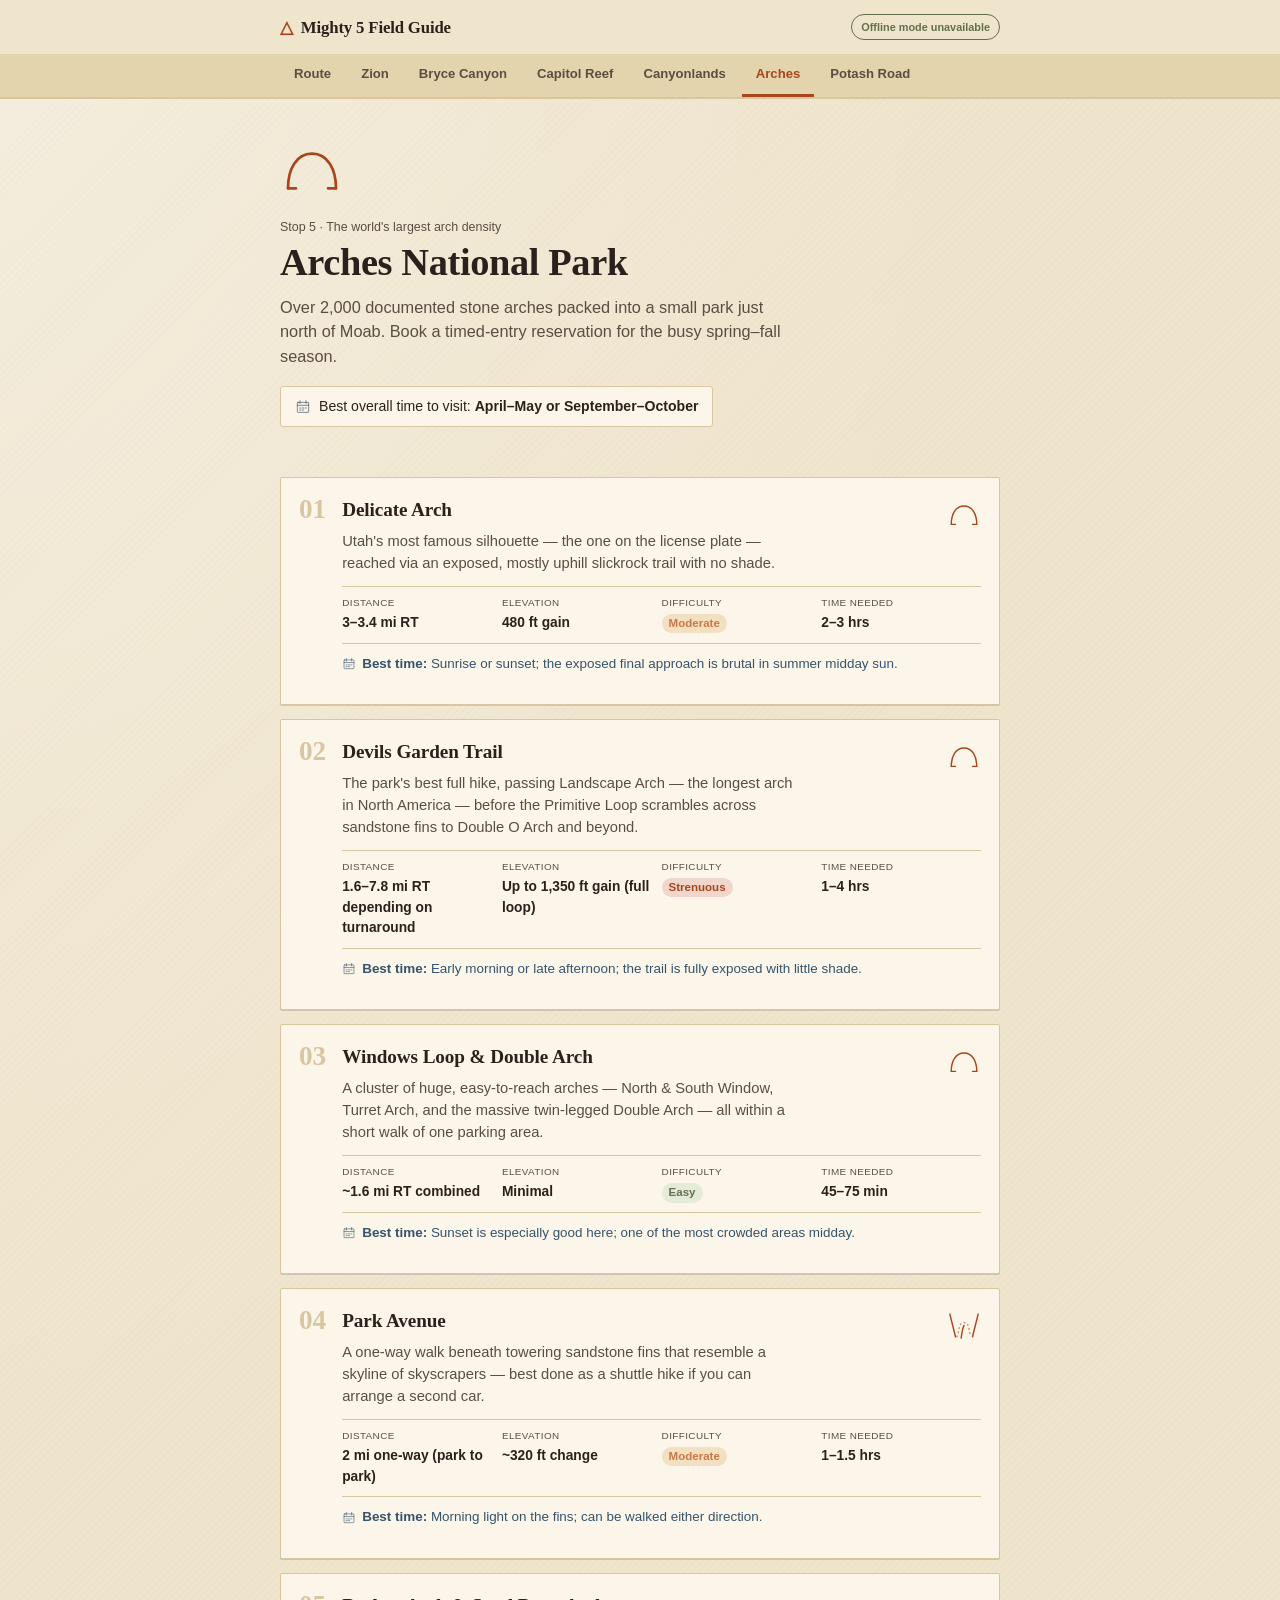
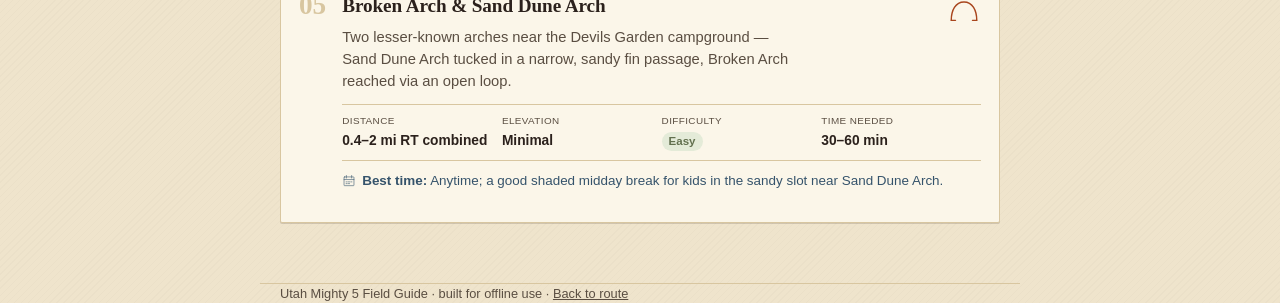
==== arches.html @ f5e17965 "Initial commit" ====
<!DOCTYPE html>
<html lang="en">
<head>
<meta charset="UTF-8">
<meta name="viewport" content="width=device-width, initial-scale=1, viewport-fit=cover">
<title>Arches National Park — Mighty 5 Field Guide</title>
<meta name="description" content="Spots in Arches National Park ranked by popularity, with trail length, difficulty and best time to visit.">
<link rel="manifest" href="manifest.json">
<meta name="theme-color" content="#EFE4CC">
<link rel="stylesheet" href="style.css">
</head>
<body>
  <header class="topbar">
    <div class="topbar-inner">
      <a class="brand" href="index.html"><span class="mark">&#9651;</span> Mighty 5 Field Guide</a>
      <span class="offline-pill" id="offlinePill">Caching for offline…</span>
    </div>
    <nav class="parknav"><div class="parknav-inner">
      <a href="index.html" class="">Route</a>
      <a href="zion.html" class="">Zion</a>
      <a href="bryce-canyon.html" class="">Bryce Canyon</a>
      <a href="capitol-reef.html" class="">Capitol Reef</a>
      <a href="canyonlands.html" class="">Canyonlands</a>
      <a href="arches.html" class="active">Arches</a>
      <a href="potash-road.html" class="">Potash Road</a>
    </div></nav>
  </header>
  <main class="wrap">
    <section class="hero">
      <svg class="icon hero-icon" viewBox="0 0 48 48"><path d="M6 40c0-14 6-26 18-26s18 12 18 26" /><path d="M6 40h6M36 40h6" /></svg>
      <p class="hero-eyebrow">Stop 5 · The world&#x27;s largest arch density</p>
      <h1>Arches National Park</h1>
      <p class="lede">Over 2,000 documented stone arches packed into a small park just north of Moab. Book a timed-entry reservation for the busy spring–fall season.</p>
      <div class="best-band"><svg class="icon" viewBox="0 0 48 48"><rect x="7" y="10" width="34" height="30" rx="2" /><path d="M7 19h34" /><path d="M15 5v9M33 5v9" /><path d="M14 27h4M22 27h4M30 27h4M14 33h4M22 33h4" /></svg> <span>Best overall time to visit: <b>April–May or September–October</b></span></div>
    </section>

    <ul class="spot-list">
      <li class="spot">
        <div class="spot-rank">01</div>
        <div>
          <div class="spot-top">
            <h3>Delicate Arch</h3>
            <svg class="icon spot-icon" viewBox="0 0 48 48"><path d="M6 40c0-14 6-26 18-26s18 12 18 26" /><path d="M6 40h6M36 40h6" /></svg>
          </div>
          <p class="spot-desc">Utah&#x27;s most famous silhouette — the one on the license plate — reached via an exposed, mostly uphill slickrock trail with no shade.</p>
          <dl class="spot-stats">
            <div><dt>Distance</dt><dd>3–3.4 mi RT</dd></div>
            <div><dt>Elevation</dt><dd>480 ft gain</dd></div>
            <div><dt>Difficulty</dt><dd><span class="diff diff-moderate">Moderate</span></dd></div>
            <div><dt>Time needed</dt><dd>2–3 hrs</dd></div>
          </dl>
          <p class="spot-best"><svg class="icon" viewBox="0 0 48 48"><rect x="7" y="10" width="34" height="30" rx="2" /><path d="M7 19h34" /><path d="M15 5v9M33 5v9" /><path d="M14 27h4M22 27h4M30 27h4M14 33h4M22 33h4" /></svg> <span><strong>Best time:</strong> Sunrise or sunset; the exposed final approach is brutal in summer midday sun.</span></p>
        </div>
      </li>
      <li class="spot">
        <div class="spot-rank">02</div>
        <div>
          <div class="spot-top">
            <h3>Devils Garden Trail</h3>
            <svg class="icon spot-icon" viewBox="0 0 48 48"><path d="M6 40c0-14 6-26 18-26s18 12 18 26" /><path d="M6 40h6M36 40h6" /></svg>
          </div>
          <p class="spot-desc">The park&#x27;s best full hike, passing Landscape Arch — the longest arch in North America — before the Primitive Loop scrambles across sandstone fins to Double O Arch and beyond.</p>
          <dl class="spot-stats">
            <div><dt>Distance</dt><dd>1.6–7.8 mi RT depending on turnaround</dd></div>
            <div><dt>Elevation</dt><dd>Up to 1,350 ft gain (full loop)</dd></div>
            <div><dt>Difficulty</dt><dd><span class="diff diff-strenuous">Strenuous</span></dd></div>
            <div><dt>Time needed</dt><dd>1–4 hrs</dd></div>
          </dl>
          <p class="spot-best"><svg class="icon" viewBox="0 0 48 48"><rect x="7" y="10" width="34" height="30" rx="2" /><path d="M7 19h34" /><path d="M15 5v9M33 5v9" /><path d="M14 27h4M22 27h4M30 27h4M14 33h4M22 33h4" /></svg> <span><strong>Best time:</strong> Early morning or late afternoon; the trail is fully exposed with little shade.</span></p>
        </div>
      </li>
      <li class="spot">
        <div class="spot-rank">03</div>
        <div>
          <div class="spot-top">
            <h3>Windows Loop &amp; Double Arch</h3>
            <svg class="icon spot-icon" viewBox="0 0 48 48"><path d="M6 40c0-14 6-26 18-26s18 12 18 26" /><path d="M6 40h6M36 40h6" /></svg>
          </div>
          <p class="spot-desc">A cluster of huge, easy-to-reach arches — North &amp; South Window, Turret Arch, and the massive twin-legged Double Arch — all within a short walk of one parking area.</p>
          <dl class="spot-stats">
            <div><dt>Distance</dt><dd>~1.6 mi RT combined</dd></div>
            <div><dt>Elevation</dt><dd>Minimal</dd></div>
            <div><dt>Difficulty</dt><dd><span class="diff diff-easy">Easy</span></dd></div>
            <div><dt>Time needed</dt><dd>45–75 min</dd></div>
          </dl>
          <p class="spot-best"><svg class="icon" viewBox="0 0 48 48"><rect x="7" y="10" width="34" height="30" rx="2" /><path d="M7 19h34" /><path d="M15 5v9M33 5v9" /><path d="M14 27h4M22 27h4M30 27h4M14 33h4M22 33h4" /></svg> <span><strong>Best time:</strong> Sunset is especially good here; one of the most crowded areas midday.</span></p>
        </div>
      </li>
      <li class="spot">
        <div class="spot-rank">04</div>
        <div>
          <div class="spot-top">
            <h3>Park Avenue</h3>
            <svg class="icon spot-icon" viewBox="0 0 48 48"><path d="M4 10l8 32M44 10l-8 32" /><path d="M14 42c4-10 2-20 10-20s6 10 10 20" stroke-dasharray="1 5" opacity="0.6"/><path d="M20 44c1-6 1-12 4-18" /></svg>
          </div>
          <p class="spot-desc">A one-way walk beneath towering sandstone fins that resemble a skyline of skyscrapers — best done as a shuttle hike if you can arrange a second car.</p>
          <dl class="spot-stats">
            <div><dt>Distance</dt><dd>2 mi one-way (park to park)</dd></div>
            <div><dt>Elevation</dt><dd>~320 ft change</dd></div>
            <div><dt>Difficulty</dt><dd><span class="diff diff-moderate">Moderate</span></dd></div>
            <div><dt>Time needed</dt><dd>1–1.5 hrs</dd></div>
          </dl>
          <p class="spot-best"><svg class="icon" viewBox="0 0 48 48"><rect x="7" y="10" width="34" height="30" rx="2" /><path d="M7 19h34" /><path d="M15 5v9M33 5v9" /><path d="M14 27h4M22 27h4M30 27h4M14 33h4M22 33h4" /></svg> <span><strong>Best time:</strong> Morning light on the fins; can be walked either direction.</span></p>
        </div>
      </li>
      <li class="spot">
        <div class="spot-rank">05</div>
        <div>
          <div class="spot-top">
            <h3>Broken Arch &amp; Sand Dune Arch</h3>
            <svg class="icon spot-icon" viewBox="0 0 48 48"><path d="M6 40c0-14 6-26 18-26s18 12 18 26" /><path d="M6 40h6M36 40h6" /></svg>
          </div>
          <p class="spot-desc">Two lesser-known arches near the Devils Garden campground — Sand Dune Arch tucked in a narrow, sandy fin passage, Broken Arch reached via an open loop.</p>
          <dl class="spot-stats">
            <div><dt>Distance</dt><dd>0.4–2 mi RT combined</dd></div>
            <div><dt>Elevation</dt><dd>Minimal</dd></div>
            <div><dt>Difficulty</dt><dd><span class="diff diff-easy">Easy</span></dd></div>
            <div><dt>Time needed</dt><dd>30–60 min</dd></div>
          </dl>
          <p class="spot-best"><svg class="icon" viewBox="0 0 48 48"><rect x="7" y="10" width="34" height="30" rx="2" /><path d="M7 19h34" /><path d="M15 5v9M33 5v9" /><path d="M14 27h4M22 27h4M30 27h4M14 33h4M22 33h4" /></svg> <span><strong>Best time:</strong> Anytime; a good shaded midday break for kids in the sandy slot near Sand Dune Arch.</span></p>
        </div>
      </li>
    </ul>
  </main>
  <footer class="wrap">
    Utah Mighty 5 Field Guide &middot; built for offline use &middot; <a href="index.html">Back to route</a>
  </footer>
  <script src="app.js"></script>
</body>
</html>
---- style.css ----
/* ============================================================
   Utah Mighty 5 — trip field guide
   A desert-survey / trail-sign aesthetic: warm sandstone paper,
   rust ink, hand-set serif headings, tabular data rows.
   ============================================================ */

:root{
  --sand:        #EFE4CC;
  --sand-deep:   #E4D4AE;
  --card:        #FBF6E9;
  --ink:         #2B211C;
  --ink-soft:    #5A4E42;
  --rust:        #A8451D;
  --rust-deep:   #7E3512;
  --clay:        #C97A45;
  --sage:        #62704E;
  --dusk:        #35536B;
  --line:        #D8C6A0;
  --shadow:      rgba(43,33,28,0.16);
  --radius-card: 2px;
  --serif: ui-serif, Georgia, "Iowan Old Style", "Times New Roman", serif;
  --sans: -apple-system, BlinkMacSystemFont, "Segoe UI", Roboto, "Helvetica Neue", Arial, sans-serif;
}

*{box-sizing:border-box;}
html{-webkit-text-size-adjust:100%;}
body{
  margin:0;
  background:var(--sand);
  background-image:
    radial-gradient(ellipse at top left, rgba(255,255,255,0.35), transparent 55%),
    repeating-linear-gradient(135deg, rgba(43,33,28,0.02) 0px, rgba(43,33,28,0.02) 1px, transparent 1px, transparent 5px);
  color:var(--ink);
  font-family:var(--sans);
  line-height:1.5;
  -webkit-font-smoothing:antialiased;
}
a{color:inherit;}
img,svg{display:block;max-width:100%;}
.icon{width:1em;height:1em;display:inline-block;vertical-align:-0.15em;fill:none;stroke:currentColor;stroke-width:2;stroke-linecap:round;stroke-linejoin:round;}

/* ---------- layout shell ---------- */
.wrap{max-width:760px;margin:0 auto;padding:0 20px;}

/* ---------- top bar ---------- */
.topbar{
  position:sticky;top:0;z-index:20;
  background:var(--sand);
  border-bottom:1px solid var(--line);
}
.topbar-inner{
  max-width:760px;margin:0 auto;padding:14px 20px;
  display:flex;align-items:center;justify-content:space-between;gap:12px;
}
.brand{
  font-family:var(--serif);
  font-weight:700;
  font-size:1.05rem;
  letter-spacing:-0.01em;
  text-decoration:none;
  color:var(--ink);
  display:flex;align-items:center;gap:8px;
}
.brand .mark{color:var(--rust);}
.offline-pill{
  font-size:0.68rem;
  font-weight:600;
  padding:4px 9px;
  border-radius:20px;
  border:1px solid var(--sage);
  color:var(--sage);
  white-space:nowrap;
}
.offline-pill.is-ready{background:var(--sage);color:var(--card);}

/* ---------- horizontal park nav ---------- */
.parknav{
  overflow-x:auto;
  -webkit-overflow-scrolling:touch;
  border-bottom:1px solid var(--line);
  background:var(--sand-deep);
}
.parknav-inner{
  max-width:760px;margin:0 auto;padding:0 20px;
  display:flex;gap:2px;
}
.parknav a{
  flex:0 0 auto;
  padding:10px 14px;
  font-size:0.82rem;
  font-weight:600;
  text-decoration:none;
  color:var(--ink-soft);
  border-bottom:3px solid transparent;
  white-space:nowrap;
}
.parknav a.active{color:var(--rust);border-bottom-color:var(--rust);}

/* ---------- hero ---------- */
.hero{padding:36px 0 22px;}
.hero-eyebrow{
  font-size:0.78rem;
  color:var(--ink-soft);
  margin:0 0 6px;
}
.hero h1{
  font-family:var(--serif);
  font-size:2.4rem;
  line-height:1.05;
  letter-spacing:-0.01em;
  margin:0 0 12px;
  color:var(--ink);
}
.hero p.lede{
  font-size:1.02rem;
  color:var(--ink-soft);
  max-width:56ch;
  margin:0 0 18px;
}
.hero-icon{width:64px;height:64px;color:var(--rust);margin-bottom:14px;}

.best-band{
  display:inline-flex;align-items:center;gap:8px;
  background:var(--card);
  border:1px solid var(--line);
  padding:9px 14px;
  border-radius:3px;
  font-size:0.88rem;
}
.best-band .icon{color:var(--dusk);width:16px;height:16px;}
.best-band b{font-weight:700;}

/* ---------- spot list ---------- */
.spot-list{
  list-style:none;margin:28px 0 60px;padding:0;
  display:flex;flex-direction:column;gap:14px;
}
.spot{
  background:var(--card);
  border:1px solid var(--line);
  border-radius:var(--radius-card);
  padding:18px 18px 16px;
  display:grid;
  grid-template-columns:auto 1fr;
  gap:14px 16px;
  position:relative;
  box-shadow:0 1px 0 var(--shadow);
}
.spot-rank{
  font-family:var(--serif);
  font-size:1.7rem;
  color:var(--line);
  line-height:1;
  font-weight:700;
  grid-row:1 / span 2;
}
.spot-top{
  display:flex;align-items:flex-start;justify-content:space-between;gap:12px;
}
.spot-icon{
  width:34px;height:34px;color:var(--rust);
  flex:0 0 auto;
}
.spot h3{
  font-family:var(--serif);
  font-size:1.2rem;
  margin:0 0 4px;
  letter-spacing:-0.005em;
}
.spot-desc{
  margin:0 0 12px;
  color:var(--ink-soft);
  font-size:0.92rem;
  max-width:56ch;
}
.spot-stats{
  display:grid;
  grid-template-columns:repeat(4,1fr);
  gap:0;
  margin:0 0 10px;
  border-top:1px solid var(--line);
  border-bottom:1px solid var(--line);
  padding:9px 0;
}
.spot-stats div{
  display:flex;flex-direction:column;gap:2px;
  padding-right:6px;
}
.spot-stats dt{
  font-size:0.62rem;
  text-transform:uppercase;
  letter-spacing:0.04em;
  color:var(--ink-soft);
  margin:0;
}
.spot-stats dd{
  margin:0;
  font-size:0.86rem;
  font-weight:600;
}
.spot-best{
  display:flex;align-items:center;gap:6px;
  margin:0;
  font-size:0.84rem;
  color:var(--dusk);
}
.spot-best .icon{width:14px;height:14px;flex:0 0 auto;}
.diff{
  display:inline-block;
  padding:1px 7px;
  border-radius:20px;
  font-size:0.72rem;
  font-weight:700;
}
.diff-easy{background:#E4EBD8;color:var(--sage);}
.diff-moderate{background:#F3DFC2;color:var(--clay);}
.diff-strenuous{background:#F0D6CB;color:var(--rust);}

@media (max-width:520px){
  .spot-stats{grid-template-columns:repeat(2,1fr);row-gap:8px;}
  .hero h1{font-size:1.9rem;}
}

/* ---------- index page: route timeline ---------- */
.route{list-style:none;margin:20px 0 40px;padding:0;position:relative;}
.route::before{
  content:"";position:absolute;left:19px;top:8px;bottom:8px;width:1px;
  background:var(--line);
}
.route li{position:relative;padding:0 0 26px 52px;}
.route li:last-child{padding-bottom:0;}
.route-num{
  position:absolute;left:0;top:0;
  width:40px;height:40px;
  border-radius:50%;
  background:var(--card);
  border:1px solid var(--rust);
  color:var(--rust);
  display:flex;align-items:center;justify-content:center;
  font-family:var(--serif);font-weight:700;font-size:1rem;
}
.route a{
  display:block;
  background:var(--card);
  border:1px solid var(--line);
  border-radius:2px;
  padding:14px 16px;
  text-decoration:none;
}
.route a:hover{border-color:var(--rust);}
.route h3{margin:0 0 3px;font-family:var(--serif);font-size:1.1rem;}
.route p{margin:0;font-size:0.85rem;color:var(--ink-soft);}

/* ---------- setup / install cards on index ---------- */
.setup{
  margin:44px 0;
  border-top:1px solid var(--line);
  padding-top:28px;
}
.setup h2{
  font-family:var(--serif);
  font-size:1.4rem;
  margin:0 0 6px;
}
.setup > p{color:var(--ink-soft);font-size:0.92rem;margin:0 0 18px;max-width:56ch;}
.setup-grid{display:flex;flex-direction:column;gap:10px;}
.setup-card{
  background:var(--card);
  border:1px solid var(--line);
  border-radius:2px;
  padding:14px 16px;
  display:flex;gap:12px;align-items:flex-start;
}
.setup-card .num{
  font-family:var(--serif);font-weight:700;color:var(--rust);
  flex:0 0 auto;width:22px;
}
.setup-card p{margin:0;font-size:0.88rem;color:var(--ink-soft);}
.setup-card strong{color:var(--ink);}
code{
  background:var(--sand-deep);
  padding:1px 5px;
  border-radius:3px;
  font-size:0.86em;
}

footer{
  border-top:1px solid var(--line);
  padding:22px 0 44px;
  font-size:0.8rem;
  color:var(--ink-soft);
}
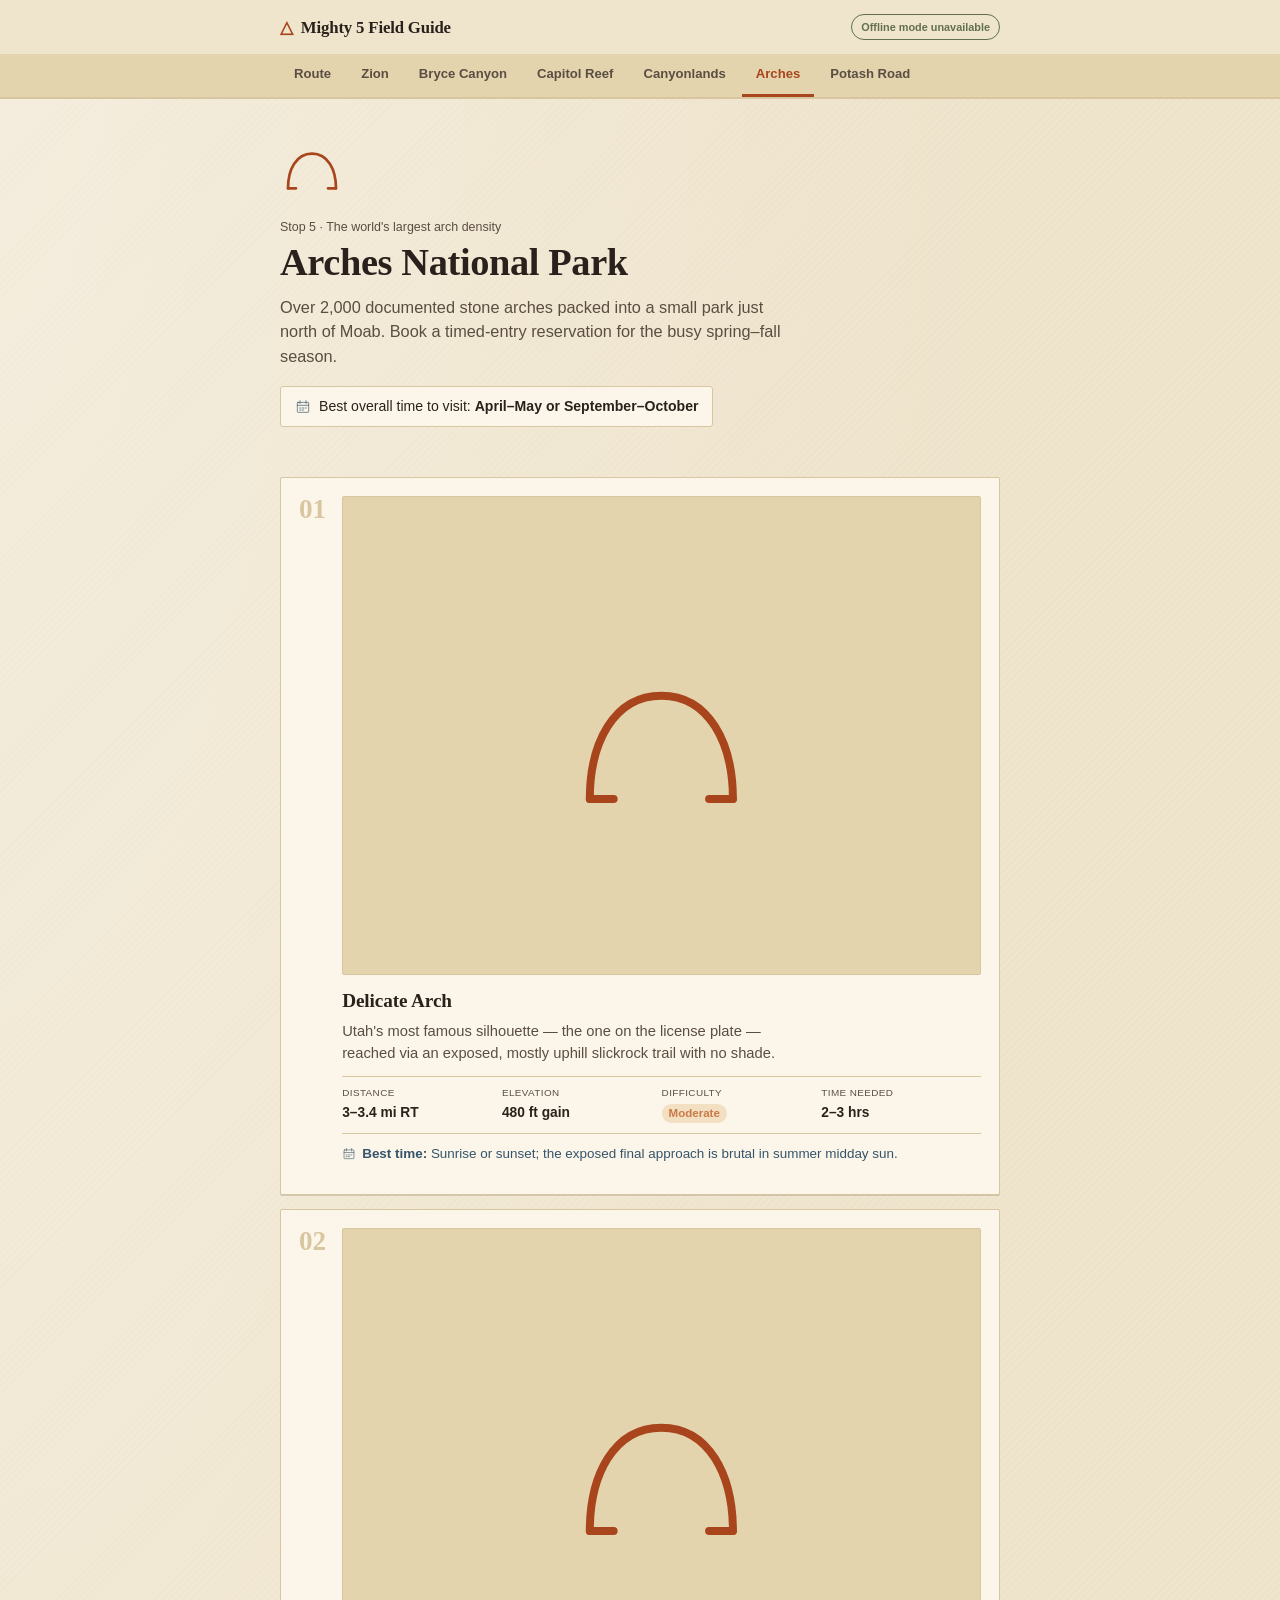
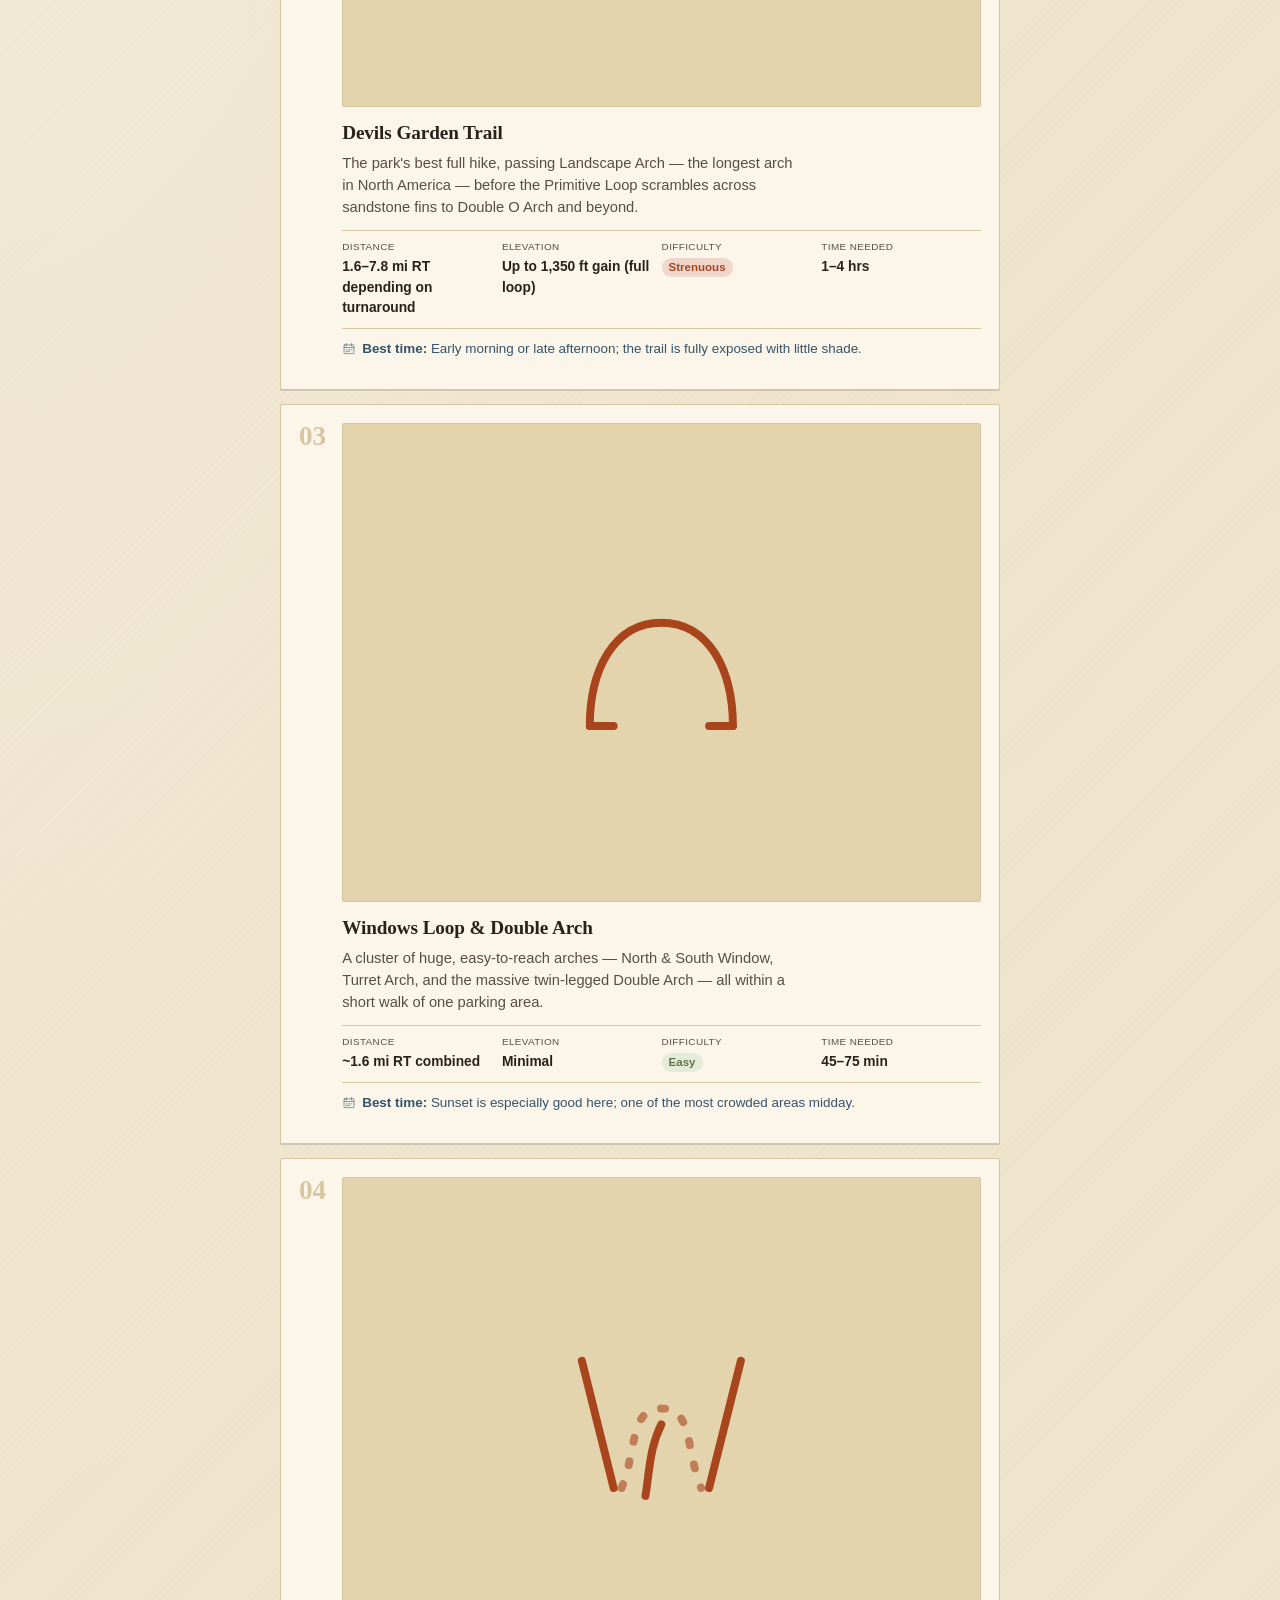
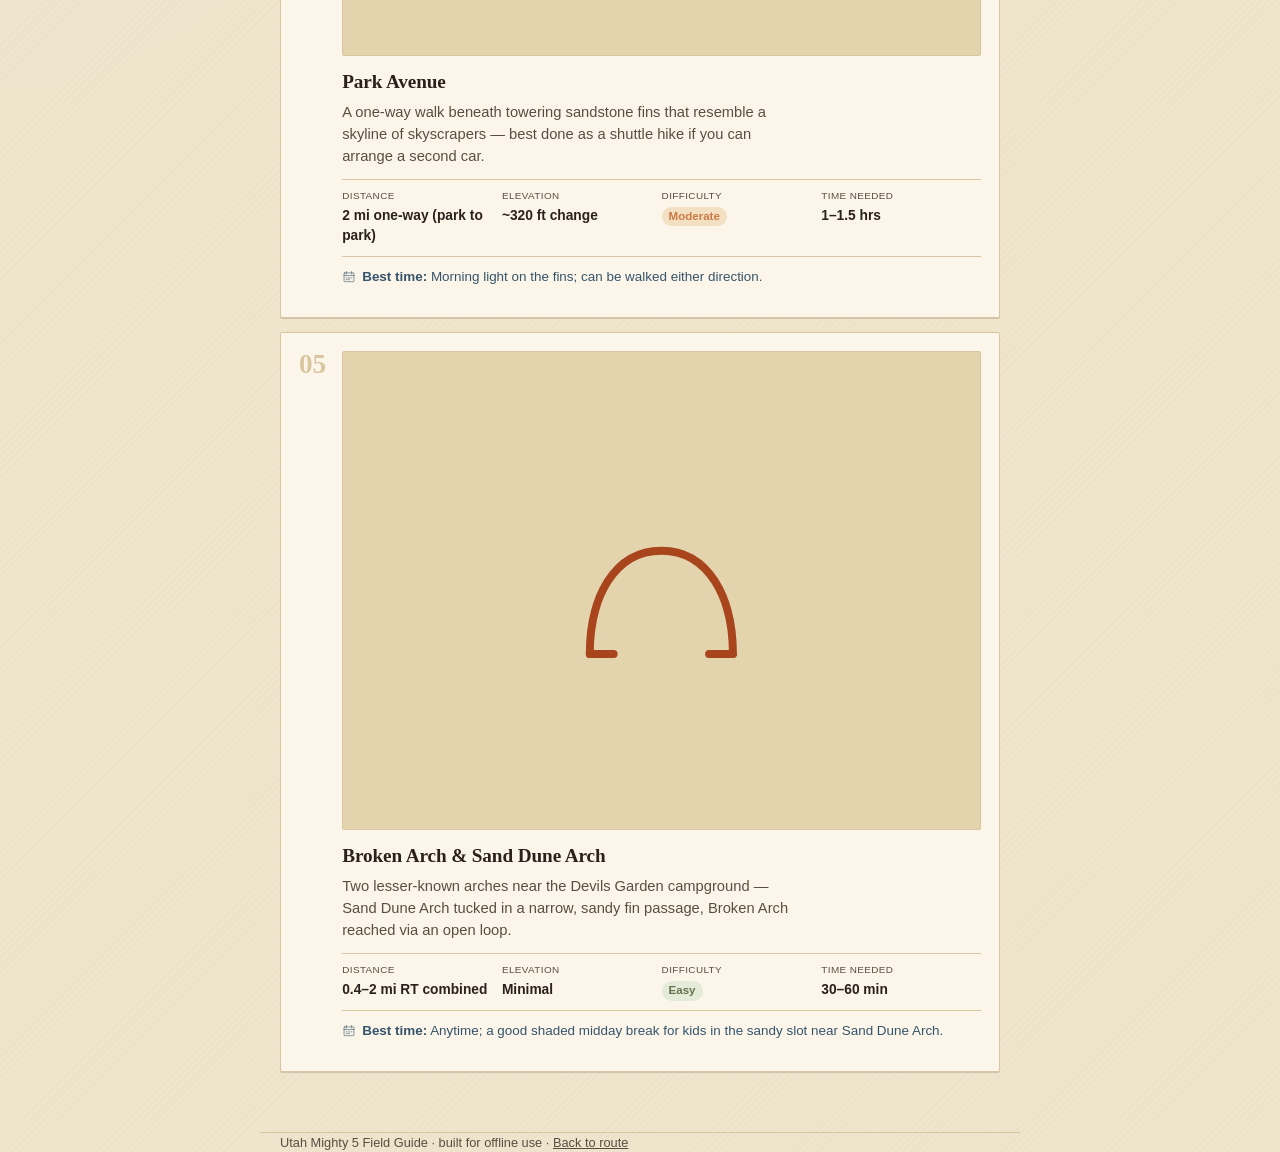
==== commit 13ecafd8: "Add files via upload" ====
--- a/arches.html
+++ b/arches.html
@@ -38,9 +38,9 @@
       <li class="spot">
         <div class="spot-rank">01</div>
         <div>
+          <div class="spot-photo"><img src="https://commons.wikimedia.org/wiki/Special:FilePath/Delicate%20Arch%20in%20Arches%20National%20Park%203.jpg?width=800" alt="Delicate Arch" loading="lazy" onerror="this.parentElement.classList.add('img-missing')"><span class="icon-fallback"><svg class="icon" viewBox="0 0 48 48"><path d="M6 40c0-14 6-26 18-26s18 12 18 26" /><path d="M6 40h6M36 40h6" /></svg></span></div>
           <div class="spot-top">
             <h3>Delicate Arch</h3>
-            <svg class="icon spot-icon" viewBox="0 0 48 48"><path d="M6 40c0-14 6-26 18-26s18 12 18 26" /><path d="M6 40h6M36 40h6" /></svg>
           </div>
           <p class="spot-desc">Utah&#x27;s most famous silhouette — the one on the license plate — reached via an exposed, mostly uphill slickrock trail with no shade.</p>
           <dl class="spot-stats">
@@ -55,9 +55,9 @@
       <li class="spot">
         <div class="spot-rank">02</div>
         <div>
+          <div class="spot-photo"><img src="https://commons.wikimedia.org/wiki/Special:FilePath/Landscape%20Arch%20DRI%2001.jpg?width=800" alt="Devils Garden Trail" loading="lazy" onerror="this.parentElement.classList.add('img-missing')"><span class="icon-fallback"><svg class="icon" viewBox="0 0 48 48"><path d="M6 40c0-14 6-26 18-26s18 12 18 26" /><path d="M6 40h6M36 40h6" /></svg></span></div>
           <div class="spot-top">
             <h3>Devils Garden Trail</h3>
-            <svg class="icon spot-icon" viewBox="0 0 48 48"><path d="M6 40c0-14 6-26 18-26s18 12 18 26" /><path d="M6 40h6M36 40h6" /></svg>
           </div>
           <p class="spot-desc">The park&#x27;s best full hike, passing Landscape Arch — the longest arch in North America — before the Primitive Loop scrambles across sandstone fins to Double O Arch and beyond.</p>
           <dl class="spot-stats">
@@ -72,9 +72,9 @@
       <li class="spot">
         <div class="spot-rank">03</div>
         <div>
+          <div class="spot-photo no-photo"><span class="icon-fallback"><svg class="icon" viewBox="0 0 48 48"><path d="M6 40c0-14 6-26 18-26s18 12 18 26" /><path d="M6 40h6M36 40h6" /></svg></span></div>
           <div class="spot-top">
             <h3>Windows Loop &amp; Double Arch</h3>
-            <svg class="icon spot-icon" viewBox="0 0 48 48"><path d="M6 40c0-14 6-26 18-26s18 12 18 26" /><path d="M6 40h6M36 40h6" /></svg>
           </div>
           <p class="spot-desc">A cluster of huge, easy-to-reach arches — North &amp; South Window, Turret Arch, and the massive twin-legged Double Arch — all within a short walk of one parking area.</p>
           <dl class="spot-stats">
@@ -89,9 +89,9 @@
       <li class="spot">
         <div class="spot-rank">04</div>
         <div>
+          <div class="spot-photo no-photo"><span class="icon-fallback"><svg class="icon" viewBox="0 0 48 48"><path d="M4 10l8 32M44 10l-8 32" /><path d="M14 42c4-10 2-20 10-20s6 10 10 20" stroke-dasharray="1 5" opacity="0.6"/><path d="M20 44c1-6 1-12 4-18" /></svg></span></div>
           <div class="spot-top">
             <h3>Park Avenue</h3>
-            <svg class="icon spot-icon" viewBox="0 0 48 48"><path d="M4 10l8 32M44 10l-8 32" /><path d="M14 42c4-10 2-20 10-20s6 10 10 20" stroke-dasharray="1 5" opacity="0.6"/><path d="M20 44c1-6 1-12 4-18" /></svg>
           </div>
           <p class="spot-desc">A one-way walk beneath towering sandstone fins that resemble a skyline of skyscrapers — best done as a shuttle hike if you can arrange a second car.</p>
           <dl class="spot-stats">
@@ -106,9 +106,9 @@
       <li class="spot">
         <div class="spot-rank">05</div>
         <div>
+          <div class="spot-photo no-photo"><span class="icon-fallback"><svg class="icon" viewBox="0 0 48 48"><path d="M6 40c0-14 6-26 18-26s18 12 18 26" /><path d="M6 40h6M36 40h6" /></svg></span></div>
           <div class="spot-top">
             <h3>Broken Arch &amp; Sand Dune Arch</h3>
-            <svg class="icon spot-icon" viewBox="0 0 48 48"><path d="M6 40c0-14 6-26 18-26s18 12 18 26" /><path d="M6 40h6M36 40h6" /></svg>
           </div>
           <p class="spot-desc">Two lesser-known arches near the Devils Garden campground — Sand Dune Arch tucked in a narrow, sandy fin passage, Broken Arch reached via an open loop.</p>
           <dl class="spot-stats">
--- a/style.css
+++ b/style.css
@@ -157,10 +157,31 @@
 .spot-top{
   display:flex;align-items:flex-start;justify-content:space-between;gap:12px;
 }
-.spot-icon{
-  width:34px;height:34px;color:var(--rust);
-  flex:0 0 auto;
-}
+.spot-photo{
+  position:relative;
+  width:100%;
+  aspect-ratio:4/3;
+  border-radius:2px;
+  overflow:hidden;
+  background:var(--sand-deep);
+  margin-bottom:12px;
+  border:1px solid var(--line);
+}
+.spot-photo img{
+  width:100%;height:100%;
+  object-fit:cover;
+  display:block;
+}
+.spot-photo .icon-fallback{
+  position:absolute;inset:0;
+  display:flex;align-items:center;justify-content:center;
+  color:var(--rust);
+  opacity:0;
+}
+.spot-photo .icon-fallback .icon{width:40%;height:40%;}
+.spot-photo.no-photo .icon-fallback,
+.spot-photo.img-missing .icon-fallback{opacity:1;}
+.spot-photo.img-missing img{display:none;}
 .spot h3{
   font-family:var(--serif);
   font-size:1.2rem;
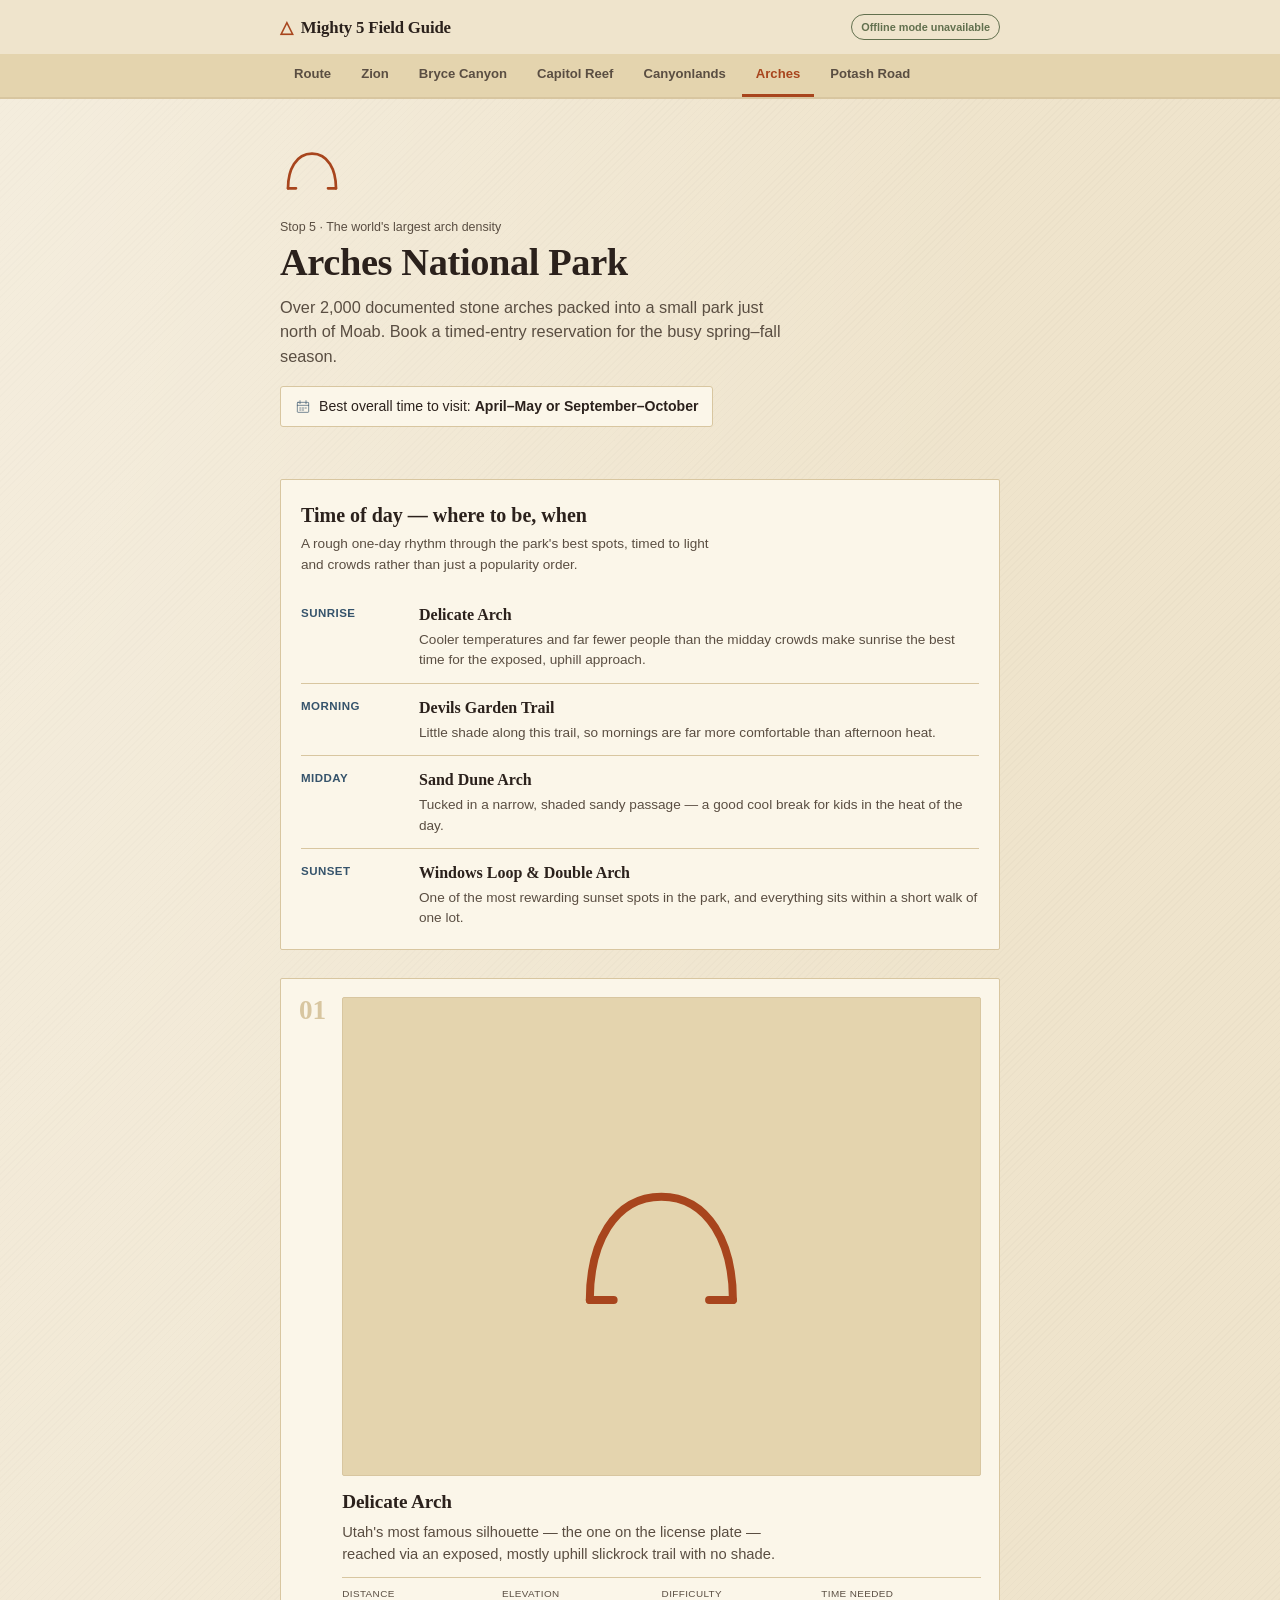
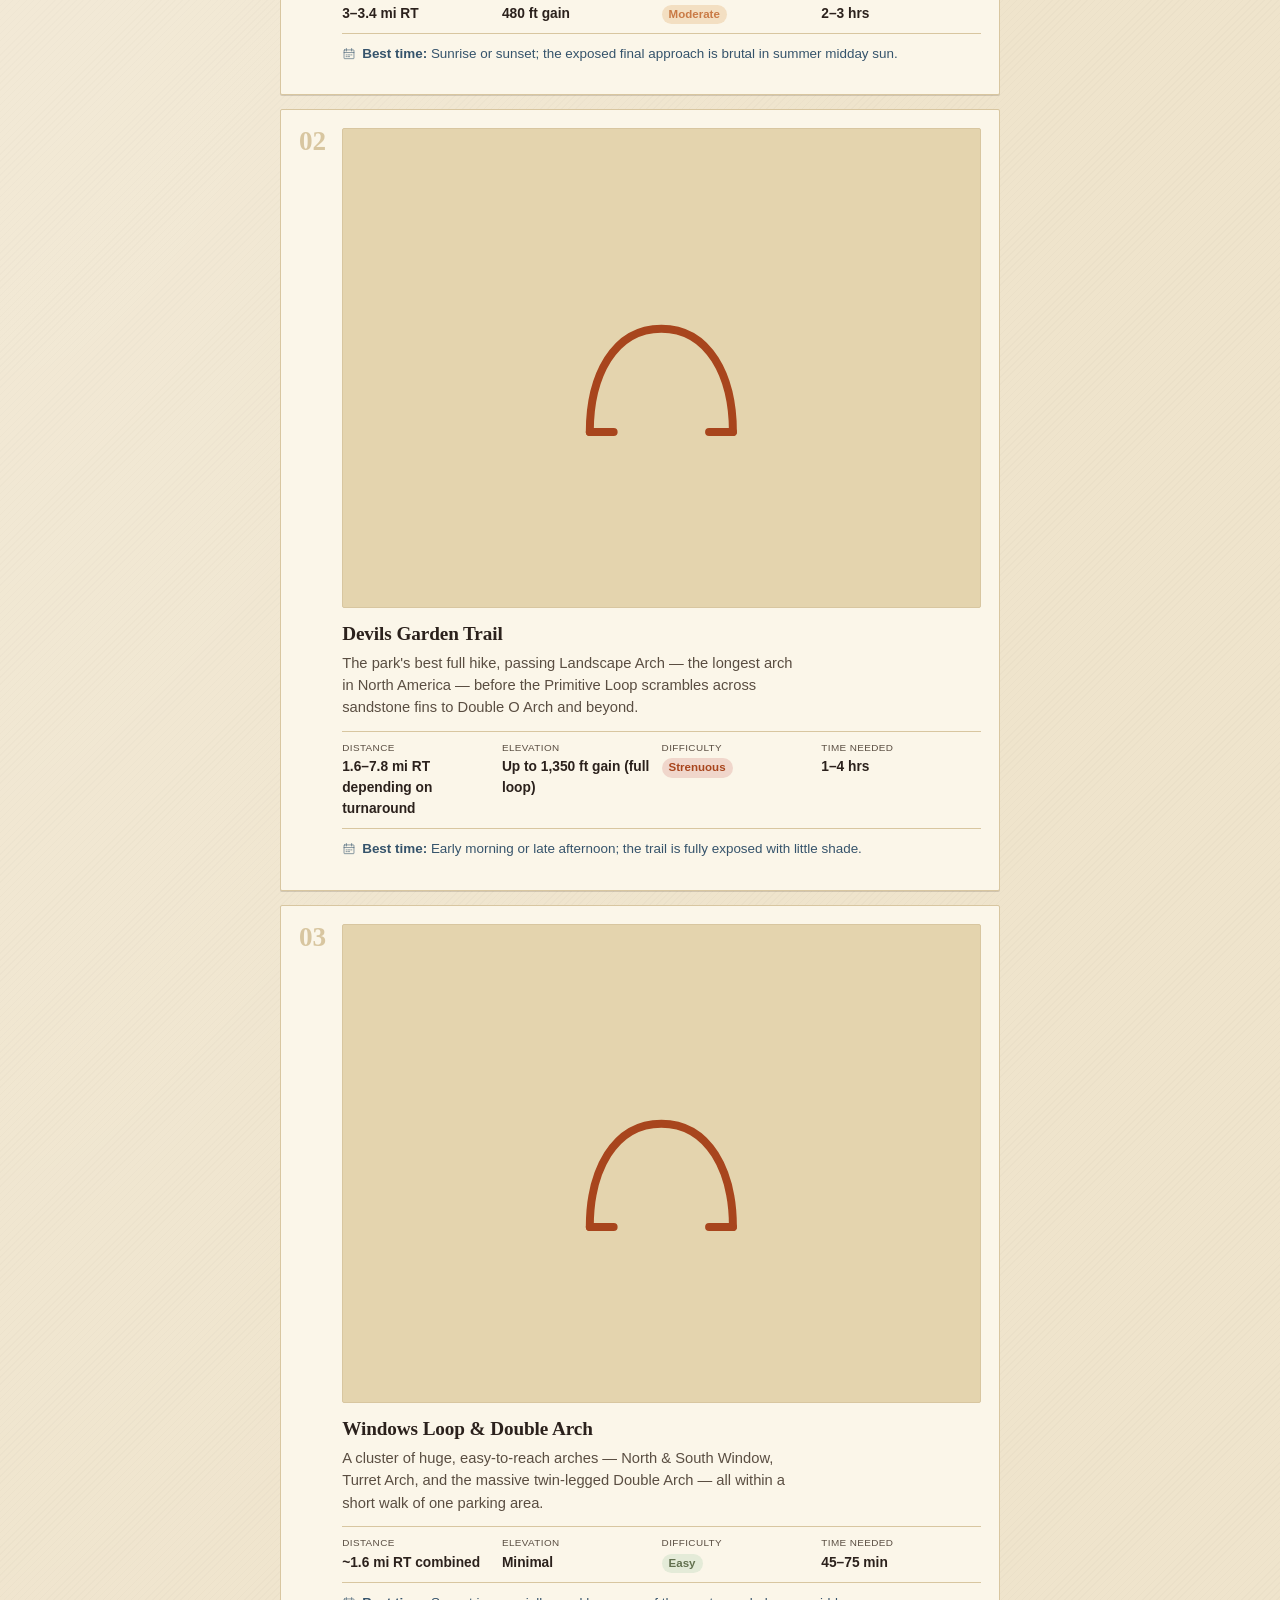
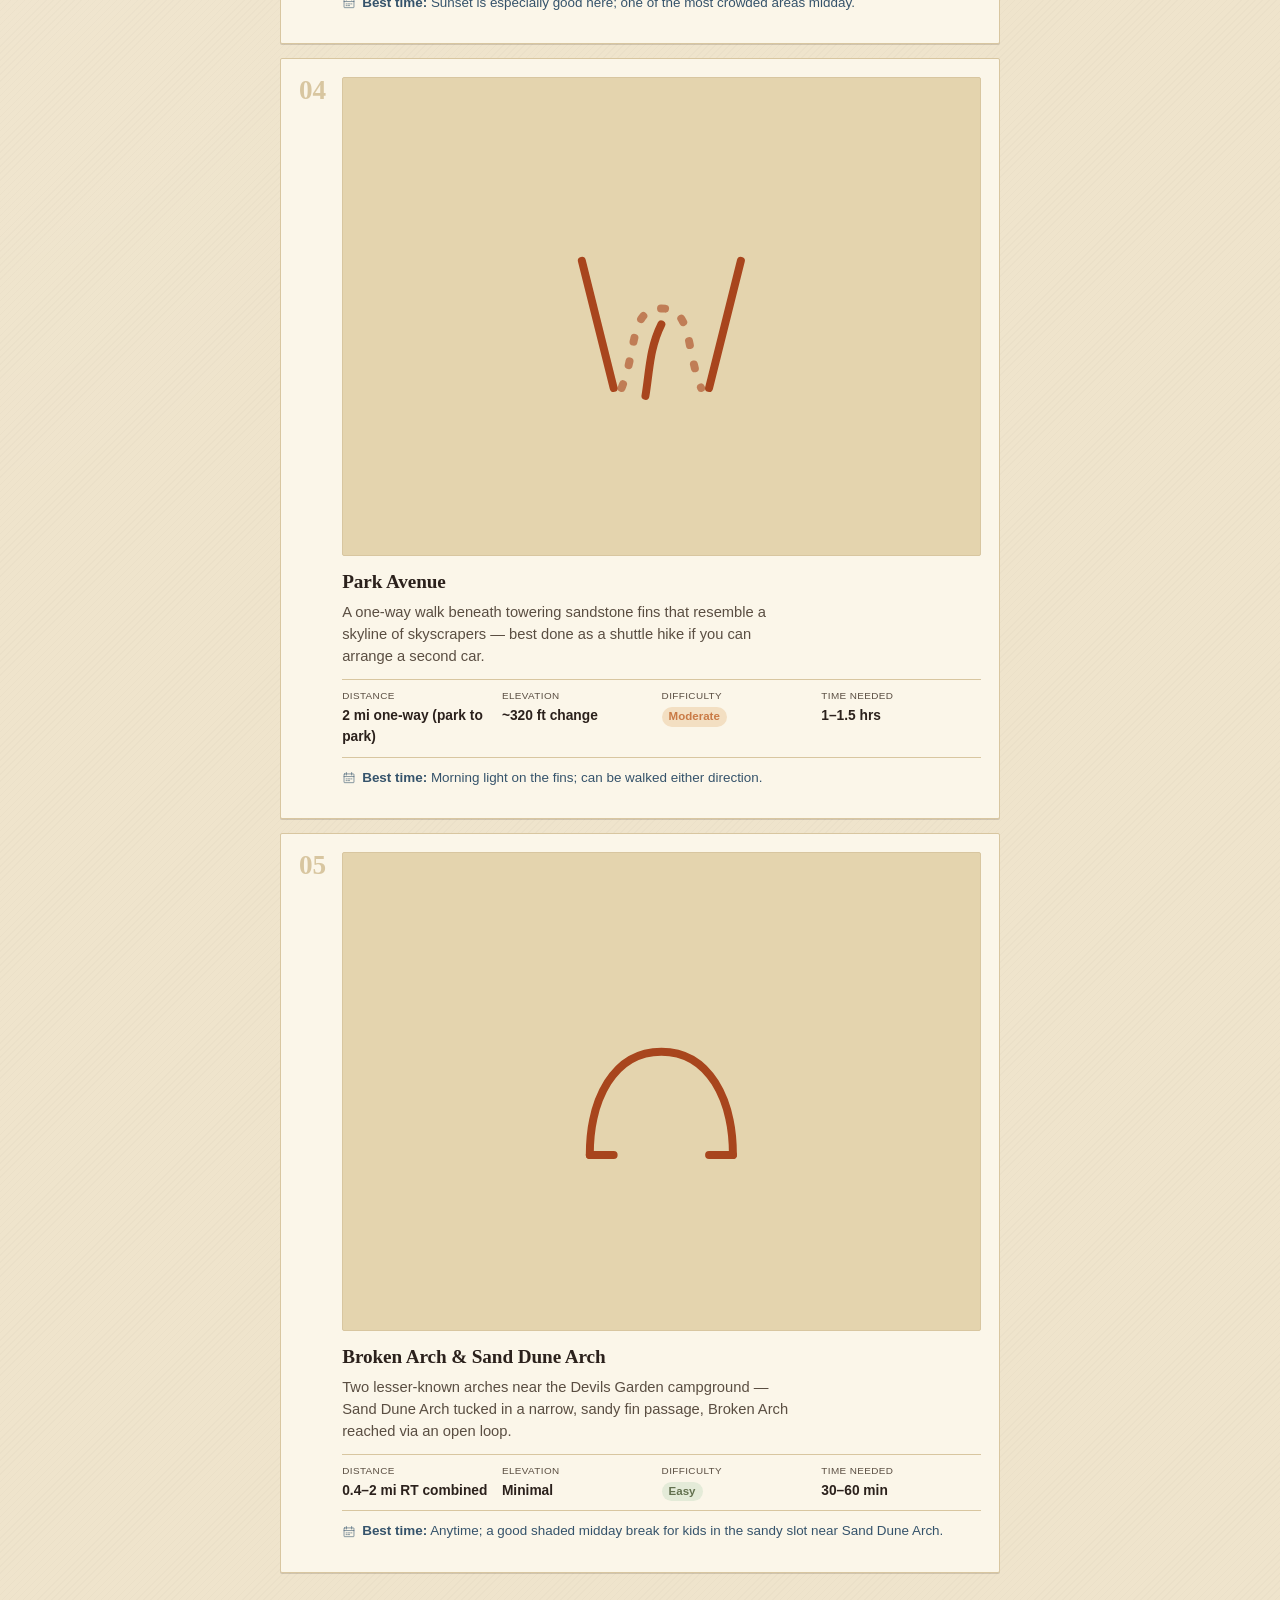
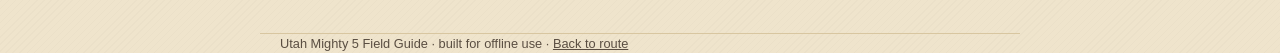
==== commit 32ba00e3: "add time of day and spots preferred" ====
--- a/arches.html
+++ b/arches.html
@@ -32,6 +32,41 @@
       <h1>Arches National Park</h1>
       <p class="lede">Over 2,000 documented stone arches packed into a small park just north of Moab. Book a timed-entry reservation for the busy spring–fall season.</p>
       <div class="best-band"><svg class="icon" viewBox="0 0 48 48"><rect x="7" y="10" width="34" height="30" rx="2" /><path d="M7 19h34" /><path d="M15 5v9M33 5v9" /><path d="M14 27h4M22 27h4M30 27h4M14 33h4M22 33h4" /></svg> <span>Best overall time to visit: <b>April–May or September–October</b></span></div>
+    </section>
+
+    <section class="tod">
+      <h2>Time of day &mdash; where to be, when</h2>
+      <p class="tod-lede">A rough one-day rhythm through the park's best spots, timed to light and crowds rather than just a popularity order.</p>
+      <ul class="tod-list">
+      <li class="tod-row">
+        <div class="tod-time">Sunrise</div>
+        <div class="tod-body">
+          <h4>Delicate Arch</h4>
+          <p>Cooler temperatures and far fewer people than the midday crowds make sunrise the best time for the exposed, uphill approach.</p>
+        </div>
+      </li>
+      <li class="tod-row">
+        <div class="tod-time">Morning</div>
+        <div class="tod-body">
+          <h4>Devils Garden Trail</h4>
+          <p>Little shade along this trail, so mornings are far more comfortable than afternoon heat.</p>
+        </div>
+      </li>
+      <li class="tod-row">
+        <div class="tod-time">Midday</div>
+        <div class="tod-body">
+          <h4>Sand Dune Arch</h4>
+          <p>Tucked in a narrow, shaded sandy passage — a good cool break for kids in the heat of the day.</p>
+        </div>
+      </li>
+      <li class="tod-row">
+        <div class="tod-time">Sunset</div>
+        <div class="tod-body">
+          <h4>Windows Loop &amp; Double Arch</h4>
+          <p>One of the most rewarding sunset spots in the park, and everything sits within a short walk of one lot.</p>
+        </div>
+      </li>
+      </ul>
     </section>
 
     <ul class="spot-list">
--- a/style.css
+++ b/style.css
@@ -130,7 +130,58 @@
 .best-band .icon{color:var(--dusk);width:16px;height:16px;}
 .best-band b{font-weight:700;}
 
-/* ---------- spot list ---------- */
+/* ---------- time-of-day schedule ---------- */
+.tod{
+  margin:30px 0 8px;
+  border:1px solid var(--line);
+  background:var(--card);
+  border-radius:2px;
+  padding:20px 20px 8px;
+}
+.tod h2{
+  font-family:var(--serif);
+  font-size:1.25rem;
+  margin:0 0 4px;
+}
+.tod-lede{
+  margin:0 0 16px;
+  font-size:0.85rem;
+  color:var(--ink-soft);
+  max-width:56ch;
+}
+.tod-list{list-style:none;margin:0;padding:0;}
+.tod-row{
+  display:grid;
+  grid-template-columns:104px 1fr;
+  gap:14px;
+  padding:12px 0;
+  border-top:1px solid var(--line);
+}
+.tod-row:first-child{border-top:none;}
+.tod-time{
+  font-size:0.72rem;
+  font-weight:700;
+  text-transform:uppercase;
+  letter-spacing:0.04em;
+  color:var(--dusk);
+  padding-top:2px;
+}
+.tod-body h4{
+  margin:0 0 3px;
+  font-family:var(--serif);
+  font-size:1rem;
+  font-weight:700;
+}
+.tod-body p{
+  margin:0;
+  font-size:0.85rem;
+  color:var(--ink-soft);
+}
+@media (max-width:480px){
+  .tod-row{grid-template-columns:1fr;gap:3px;}
+  .tod-time{padding-top:0;}
+}
+
 .spot-list{
   list-style:none;margin:28px 0 60px;padding:0;
   display:flex;flex-direction:column;gap:14px;
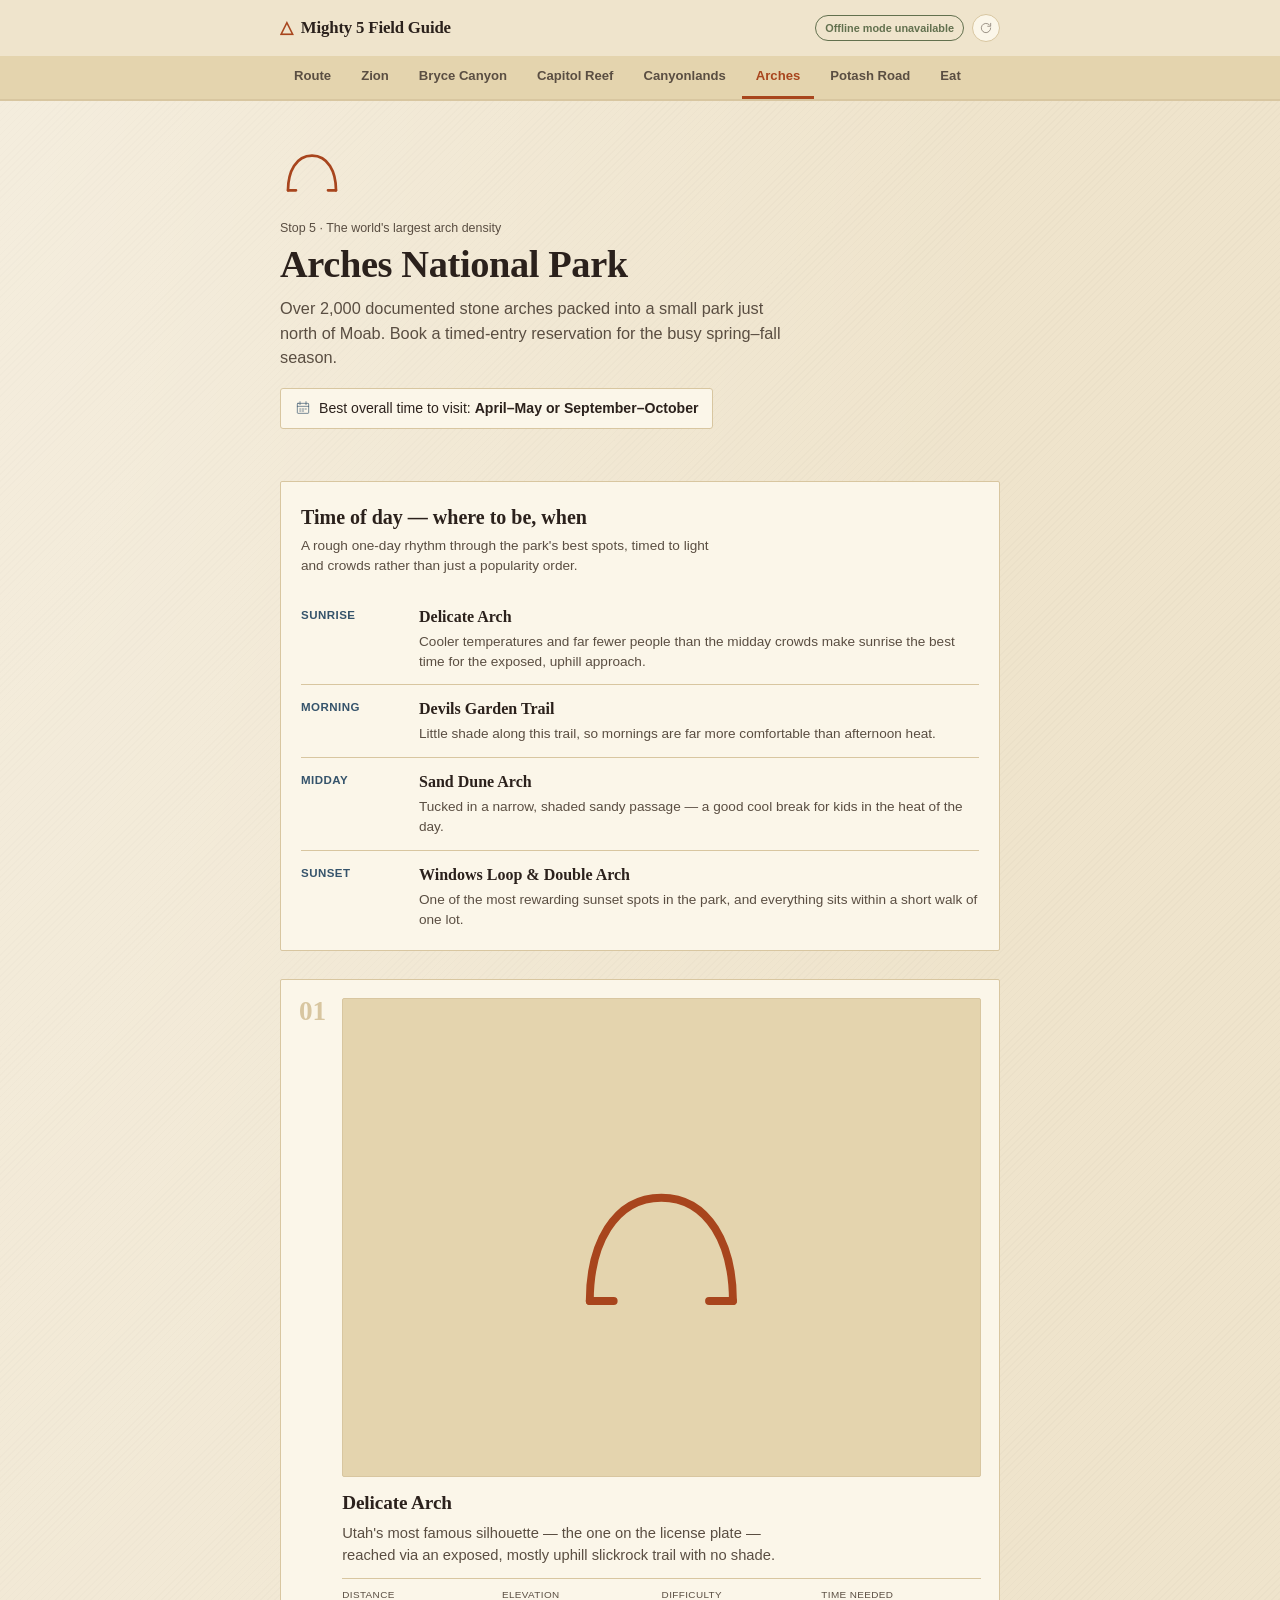
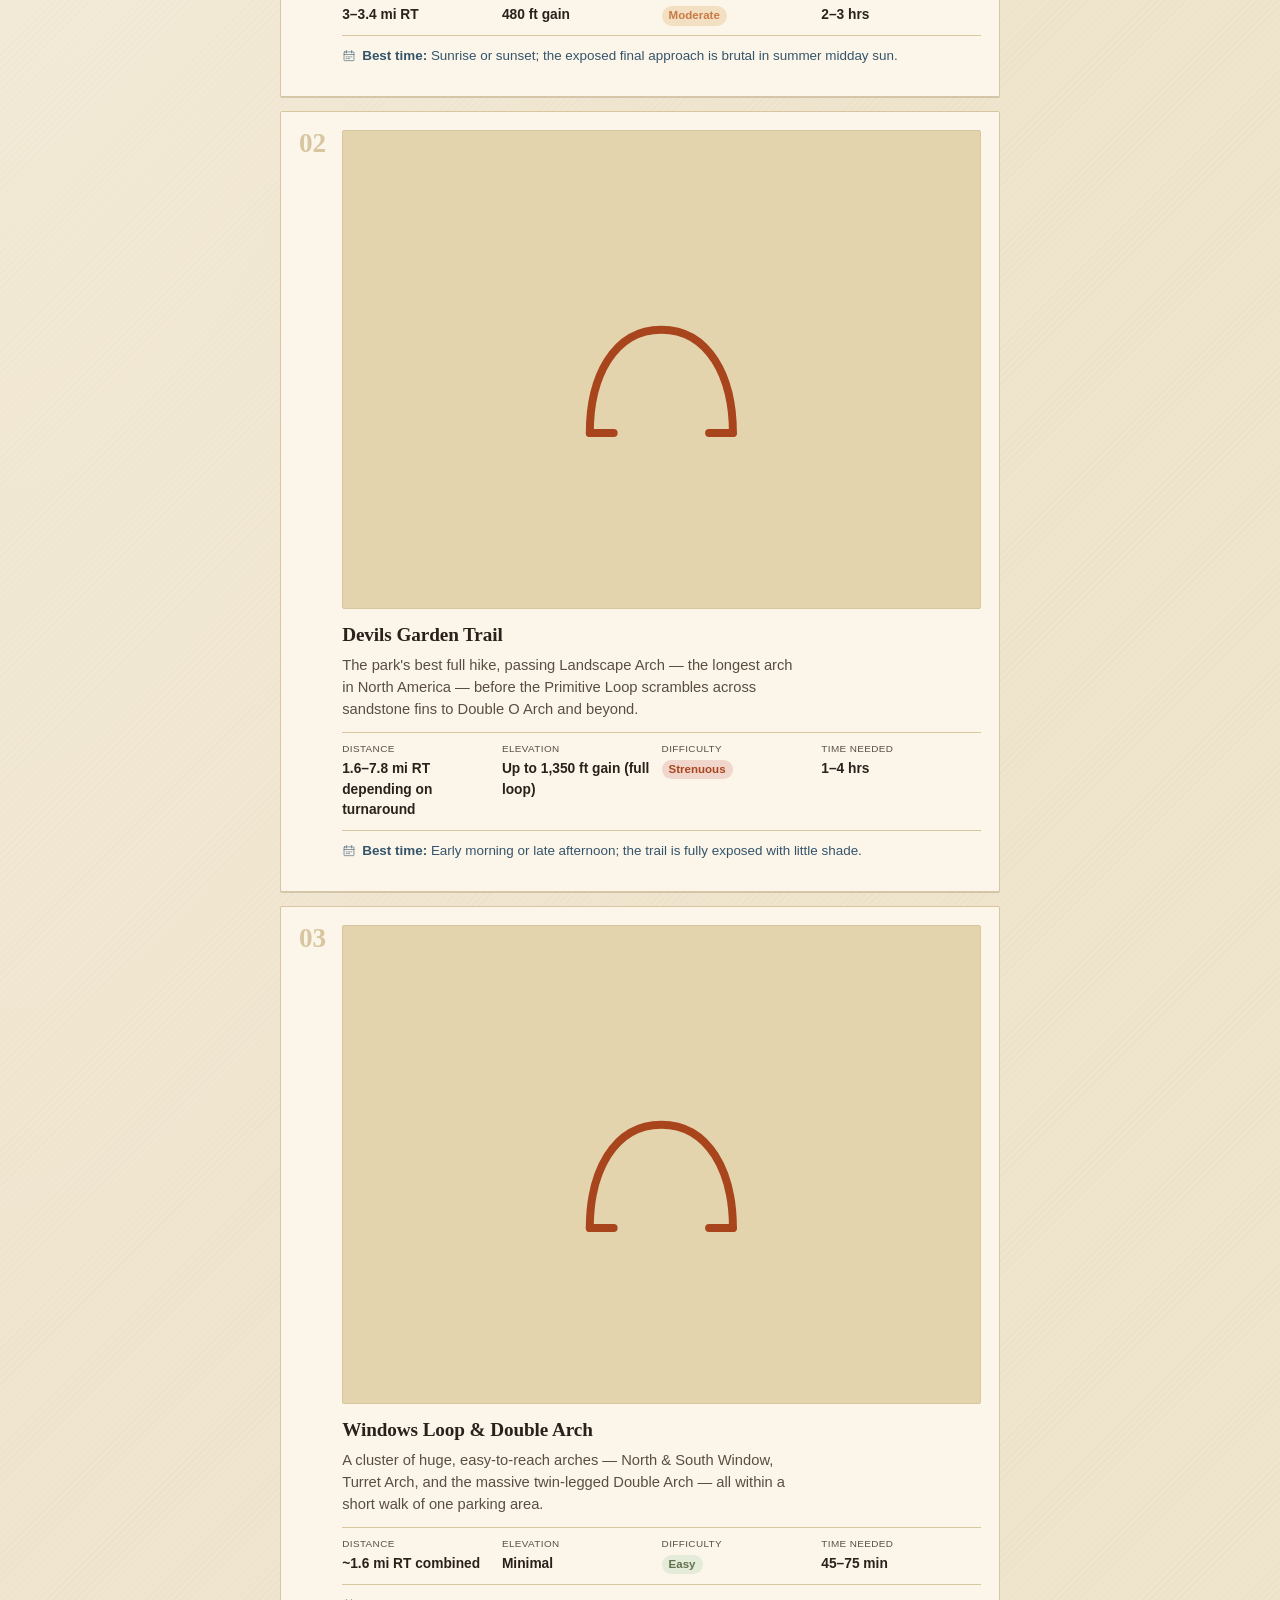
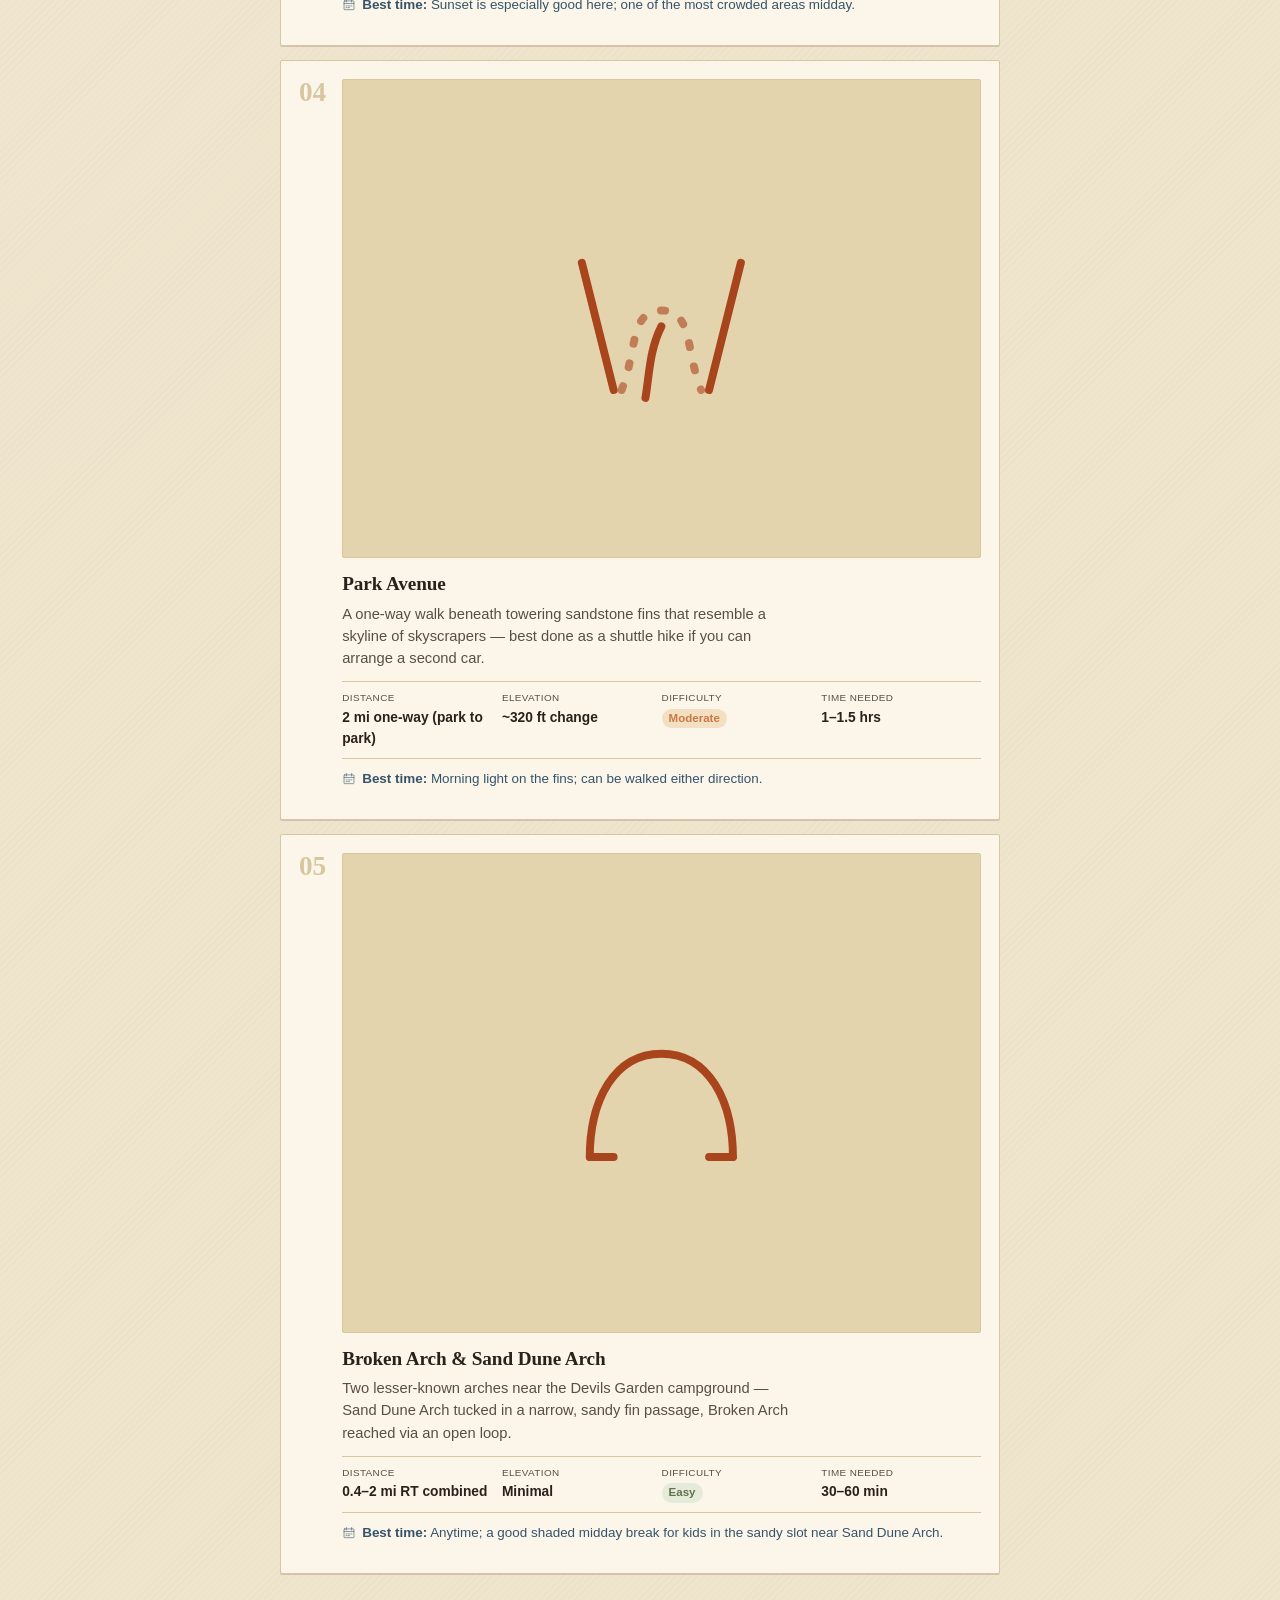
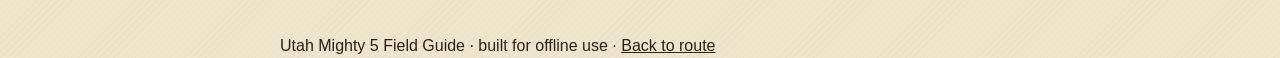
==== commit 869e8b37: "restaurants and force refresh" ====
--- a/arches.html
+++ b/arches.html
@@ -13,7 +13,12 @@
   <header class="topbar">
     <div class="topbar-inner">
       <a class="brand" href="index.html"><span class="mark">&#9651;</span> Mighty 5 Field Guide</a>
-      <span class="offline-pill" id="offlinePill">Caching for offline…</span>
+      <div class="topbar-actions">
+        <span class="offline-pill" id="offlinePill">Caching for offline…</span>
+        <button class="refresh-btn" id="refreshBtn" type="button" title="Refresh content (ignores cache)" aria-label="Refresh content (ignores cache)">
+          <svg class="icon" viewBox="0 0 48 48"><path d="M40 24a16 16 0 1 1-4.7-11.3" /><path d="M40 8v10h-10" /></svg>
+        </button>
+      </div>
     </div>
     <nav class="parknav"><div class="parknav-inner">
       <a href="index.html" class="">Route</a>
@@ -23,6 +28,7 @@
       <a href="canyonlands.html" class="">Canyonlands</a>
       <a href="arches.html" class="active">Arches</a>
       <a href="potash-road.html" class="">Potash Road</a>
+      <a href="eat.html" class="">Eat</a>
     </div></nav>
   </header>
   <main class="wrap">
--- a/style.css
+++ b/style.css
@@ -50,7 +50,7 @@
 }
 .topbar-inner{
   max-width:760px;margin:0 auto;padding:14px 20px;
-  display:flex;align-items:center;justify-content:space-between;gap:12px;
+  display:flex;align-items:center;justify-content:space-between;gap:10px;
 }
 .brand{
   font-family:var(--serif);
@@ -60,8 +60,23 @@
   text-decoration:none;
   color:var(--ink);
   display:flex;align-items:center;gap:8px;
+  white-space:nowrap;
+  flex:0 1 auto;
+  min-width:0;
+  overflow:hidden;
+  text-overflow:ellipsis;
+}
+@media (max-width:420px){
+  .brand{font-size:0.86rem;}
+  .offline-pill{padding:4px 7px;font-size:0.62rem;}
+  .topbar-inner{gap:6px;}
+  .topbar-actions{gap:6px;}
 }
 .brand .mark{color:var(--rust);}
+.topbar-actions{
+  display:flex;align-items:center;gap:8px;
+  flex:0 0 auto;
+}
 .offline-pill{
   font-size:0.68rem;
   font-weight:600;
@@ -72,6 +87,24 @@
   white-space:nowrap;
 }
 .offline-pill.is-ready{background:var(--sage);color:var(--card);}
+.refresh-btn{
+  display:flex;align-items:center;justify-content:center;
+  width:28px;height:28px;
+  padding:0;
+  border-radius:50%;
+  border:1px solid var(--line);
+  background:var(--card);
+  color:var(--ink-soft);
+  cursor:pointer;
+  flex:0 0 auto;
+}
+.refresh-btn:hover{border-color:var(--rust);color:var(--rust);}
+.refresh-btn .icon{width:14px;height:14px;}
+.refresh-btn.is-spinning .icon{animation:spin 0.8s linear infinite;}
+@keyframes spin{from{transform:rotate(0deg);}to{transform:rotate(360deg);}}
+@media (prefers-reduced-motion: reduce){
+  .refresh-btn.is-spinning .icon{animation:none;}
+}
 
 /* ---------- horizontal park nav ---------- */
 .parknav{
@@ -356,7 +389,101 @@
   font-size:0.86em;
 }
 
-footer{
+/* ---------- index: eat teaser ---------- */
+.eat-teaser{
+  display:flex;align-items:center;justify-content:space-between;gap:14px;
+  background:var(--card);
+  border:1px solid var(--rust);
+  border-radius:2px;
+  padding:16px 18px;
+  text-decoration:none;
+  color:var(--ink);
+  margin:0 0 40px;
+}
+.eat-teaser h3{margin:0 0 3px;font-family:var(--serif);font-size:1.1rem;}
+.eat-teaser p{margin:0;font-size:0.85rem;color:var(--ink-soft);}
+.eat-teaser-arrow{font-size:1.3rem;color:var(--rust);flex:0 0 auto;}
+
+/* ---------- eat page ---------- */
+.town{
+  margin:0 0 34px;
+  border:1px solid var(--line);
+  background:var(--card);
+  border-radius:2px;
+  padding:20px 20px 6px;
+}
+.town h2{
+  font-family:var(--serif);
+  font-size:1.35rem;
+  margin:0 0 3px;
+}
+.town-kicker{
+  margin:0 0 10px;
+  font-size:0.78rem;
+  color:var(--dusk);
+  font-weight:600;
+}
+.town-note{
+  margin:0 0 16px;
+  font-size:0.85rem;
+  color:var(--ink-soft);
+  max-width:60ch;
+}
+.eatery-list{list-style:none;margin:0;padding:0;}
+.eatery{
+  padding:14px 0;
+  border-top:1px solid var(--line);
+}
+.eatery:first-child{border-top:none;}
+.eatery-top{
+  display:flex;align-items:baseline;justify-content:space-between;gap:10px;
+}
+.eatery-top h4{
+  margin:0;
+  font-family:var(--serif);
+  font-size:1.05rem;
+}
+.eatery-price{
+  font-size:0.8rem;
+  font-weight:700;
+  color:var(--sage);
+  flex:0 0 auto;
+}
+.eatery-cuisine{
+  font-size:0.76rem;
+  text-transform:uppercase;
+  letter-spacing:0.03em;
+  color:var(--ink-soft);
+}
+.eatery-meta{
+  display:flex;align-items:center;justify-content:space-between;flex-wrap:wrap;
+  gap:6px 12px;
+  margin:2px 0 6px;
+}
+.eatery-rating{
+  display:inline-flex;align-items:center;gap:4px;
+  font-size:0.82rem;
+  font-weight:700;
+  color:var(--clay);
+  white-space:nowrap;
+}
+.eatery-rating .icon{
+  width:12px;height:12px;
+  fill:var(--clay);
+  stroke:var(--clay);
+}
+.eatery-reviews{
+  font-weight:400;
+  color:var(--ink-soft);
+  font-size:0.76rem;
+}
+.eatery-note{
+  margin:0;
+  font-size:0.88rem;
+  color:var(--ink-soft);
+  max-width:60ch;
+}
+
   border-top:1px solid var(--line);
   padding:22px 0 44px;
   font-size:0.8rem;
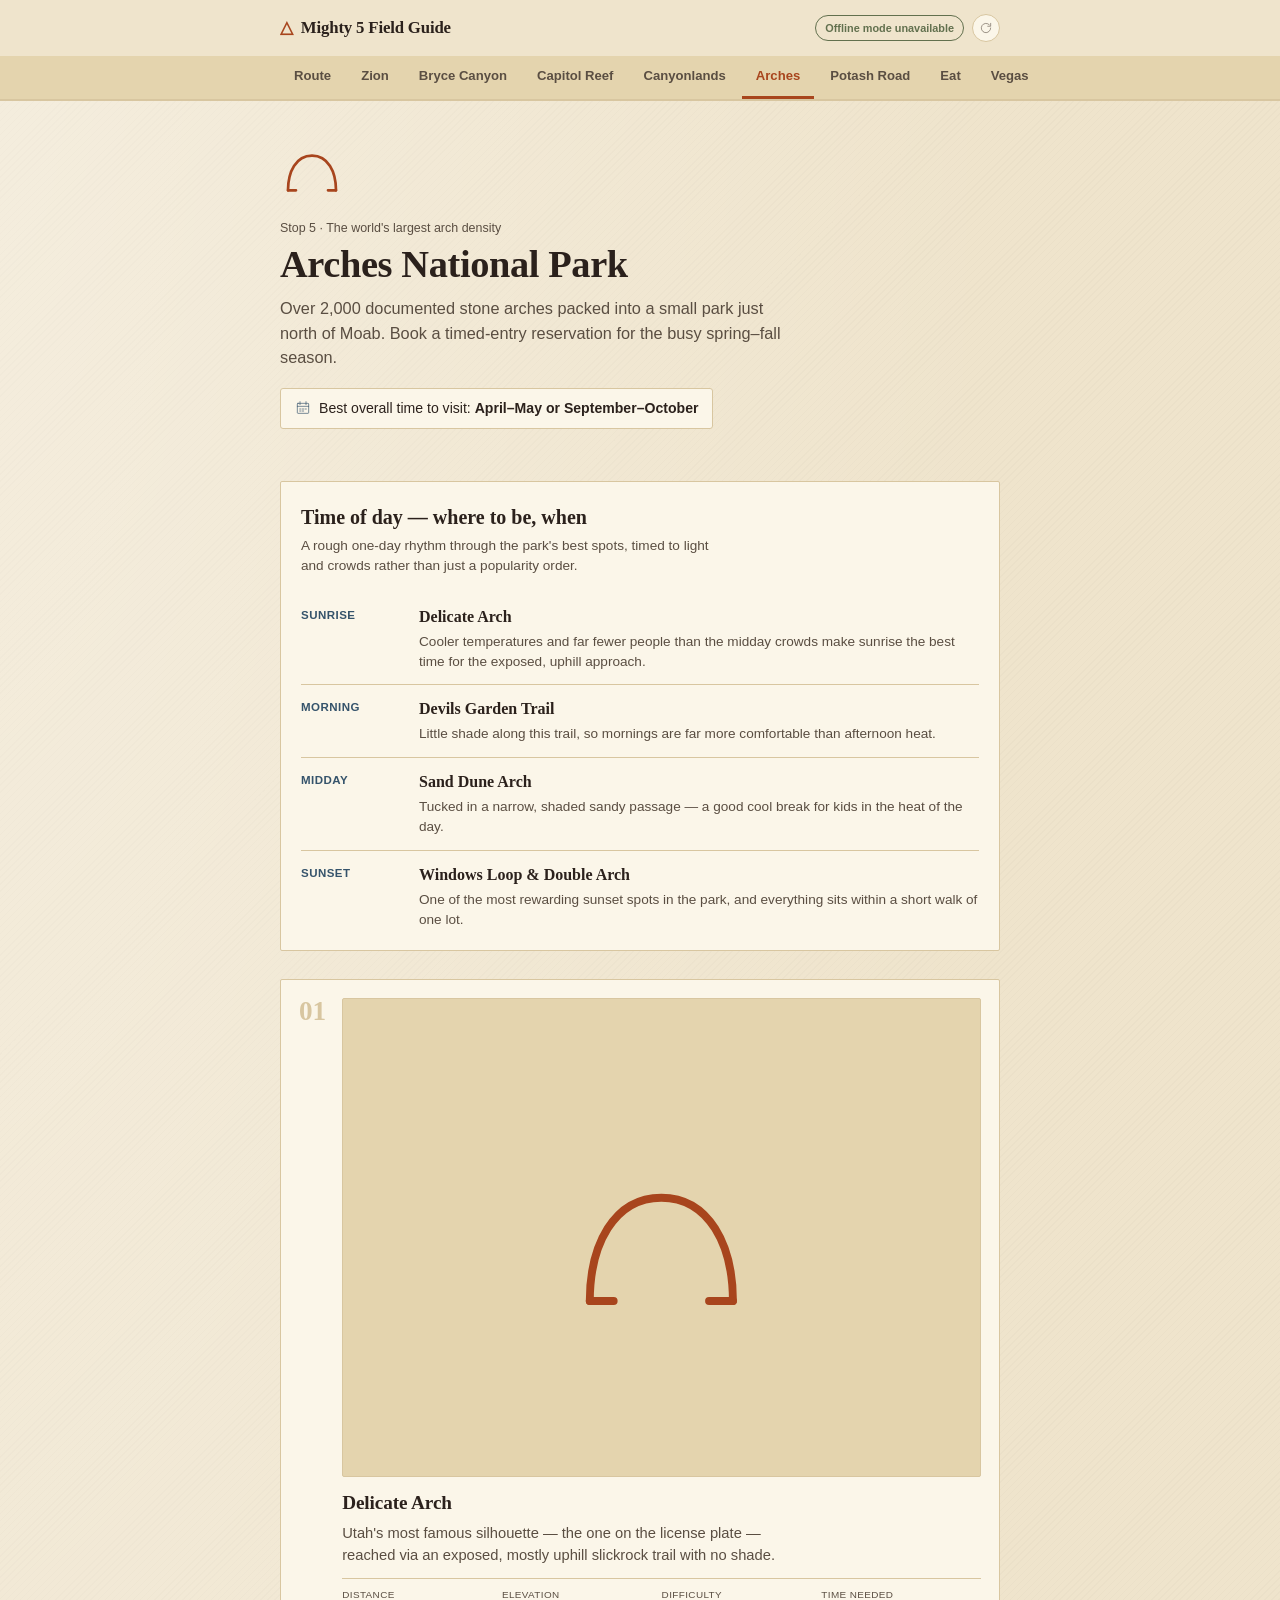
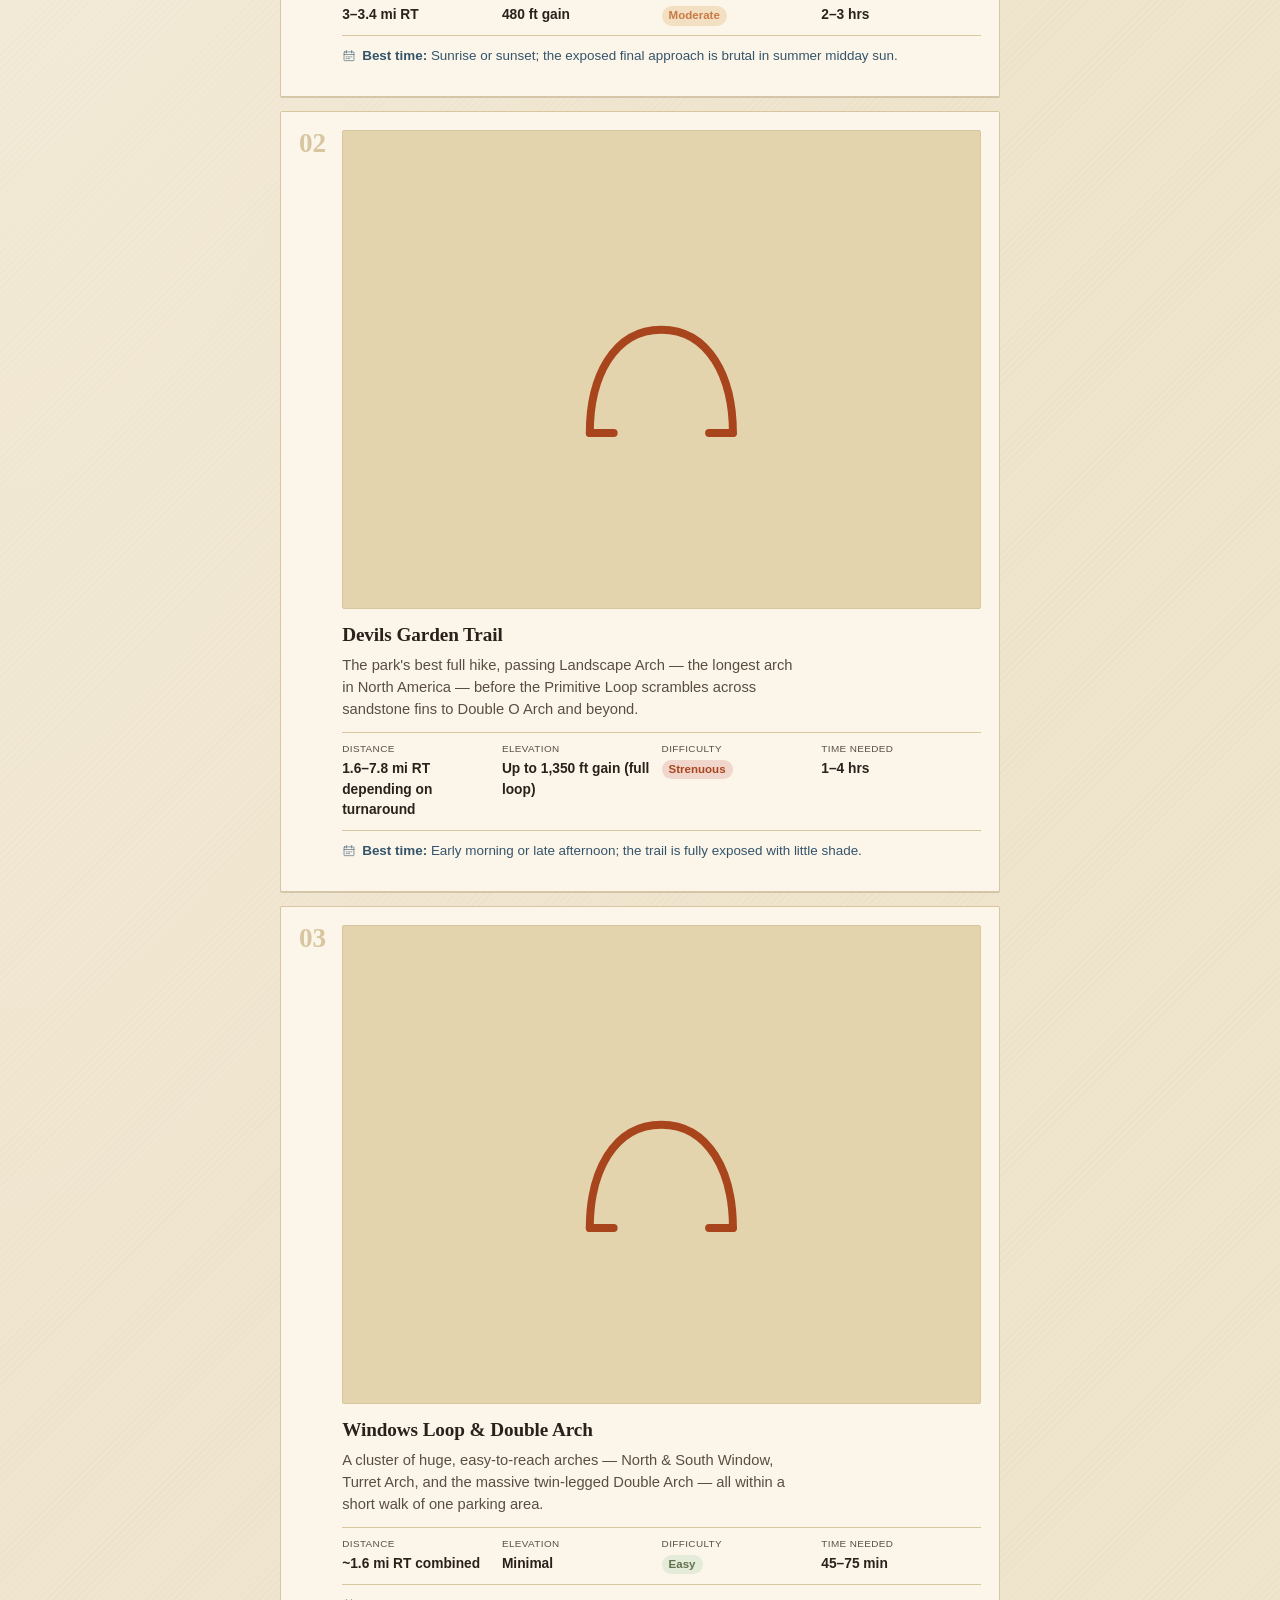
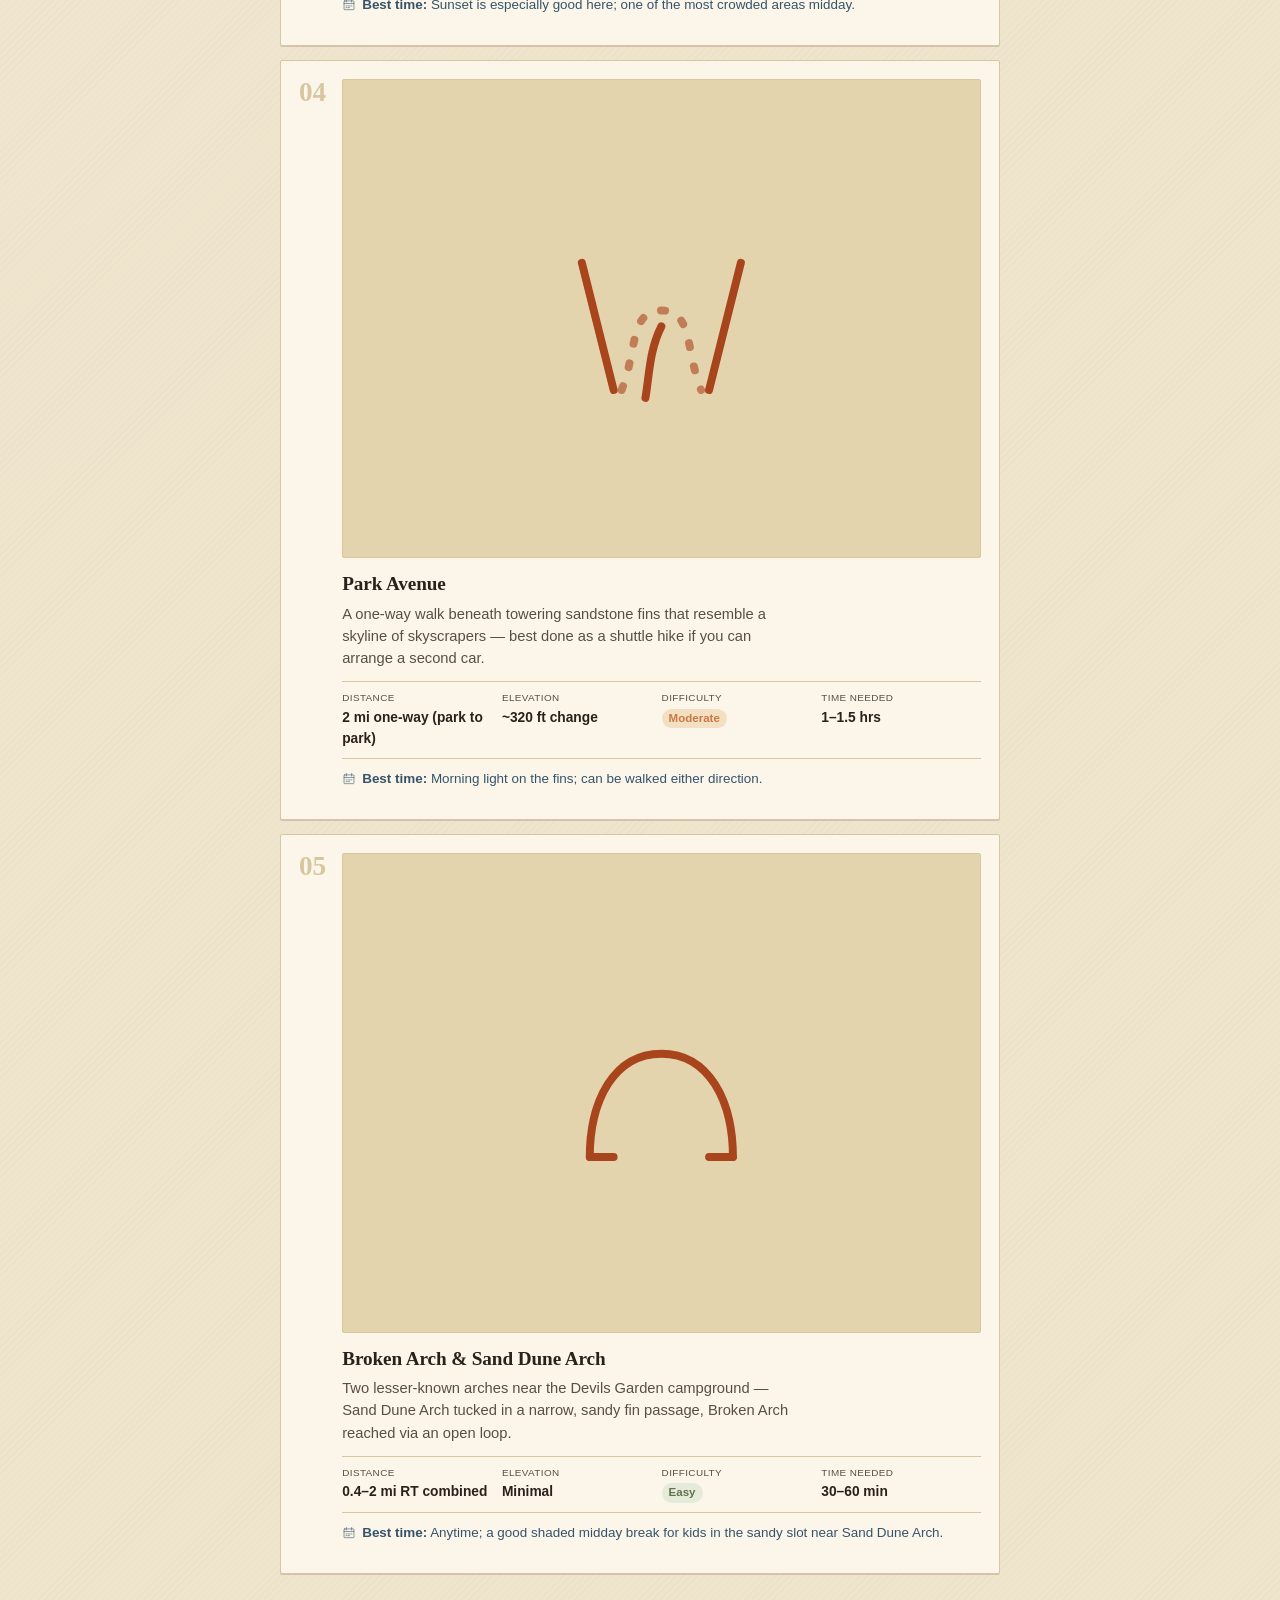
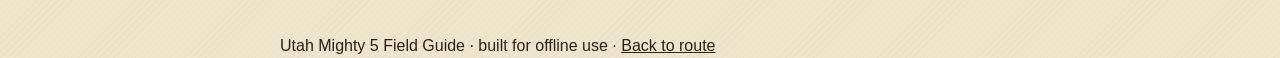
==== commit 93c6f2fd: "Add Vegas one-night guide tab" ====
--- a/arches.html
+++ b/arches.html
@@ -29,6 +29,7 @@
       <a href="arches.html" class="active">Arches</a>
       <a href="potash-road.html" class="">Potash Road</a>
       <a href="eat.html" class="">Eat</a>
+      <a href="vegas.html" class="">Vegas</a>
     </div></nav>
   </header>
   <main class="wrap">
